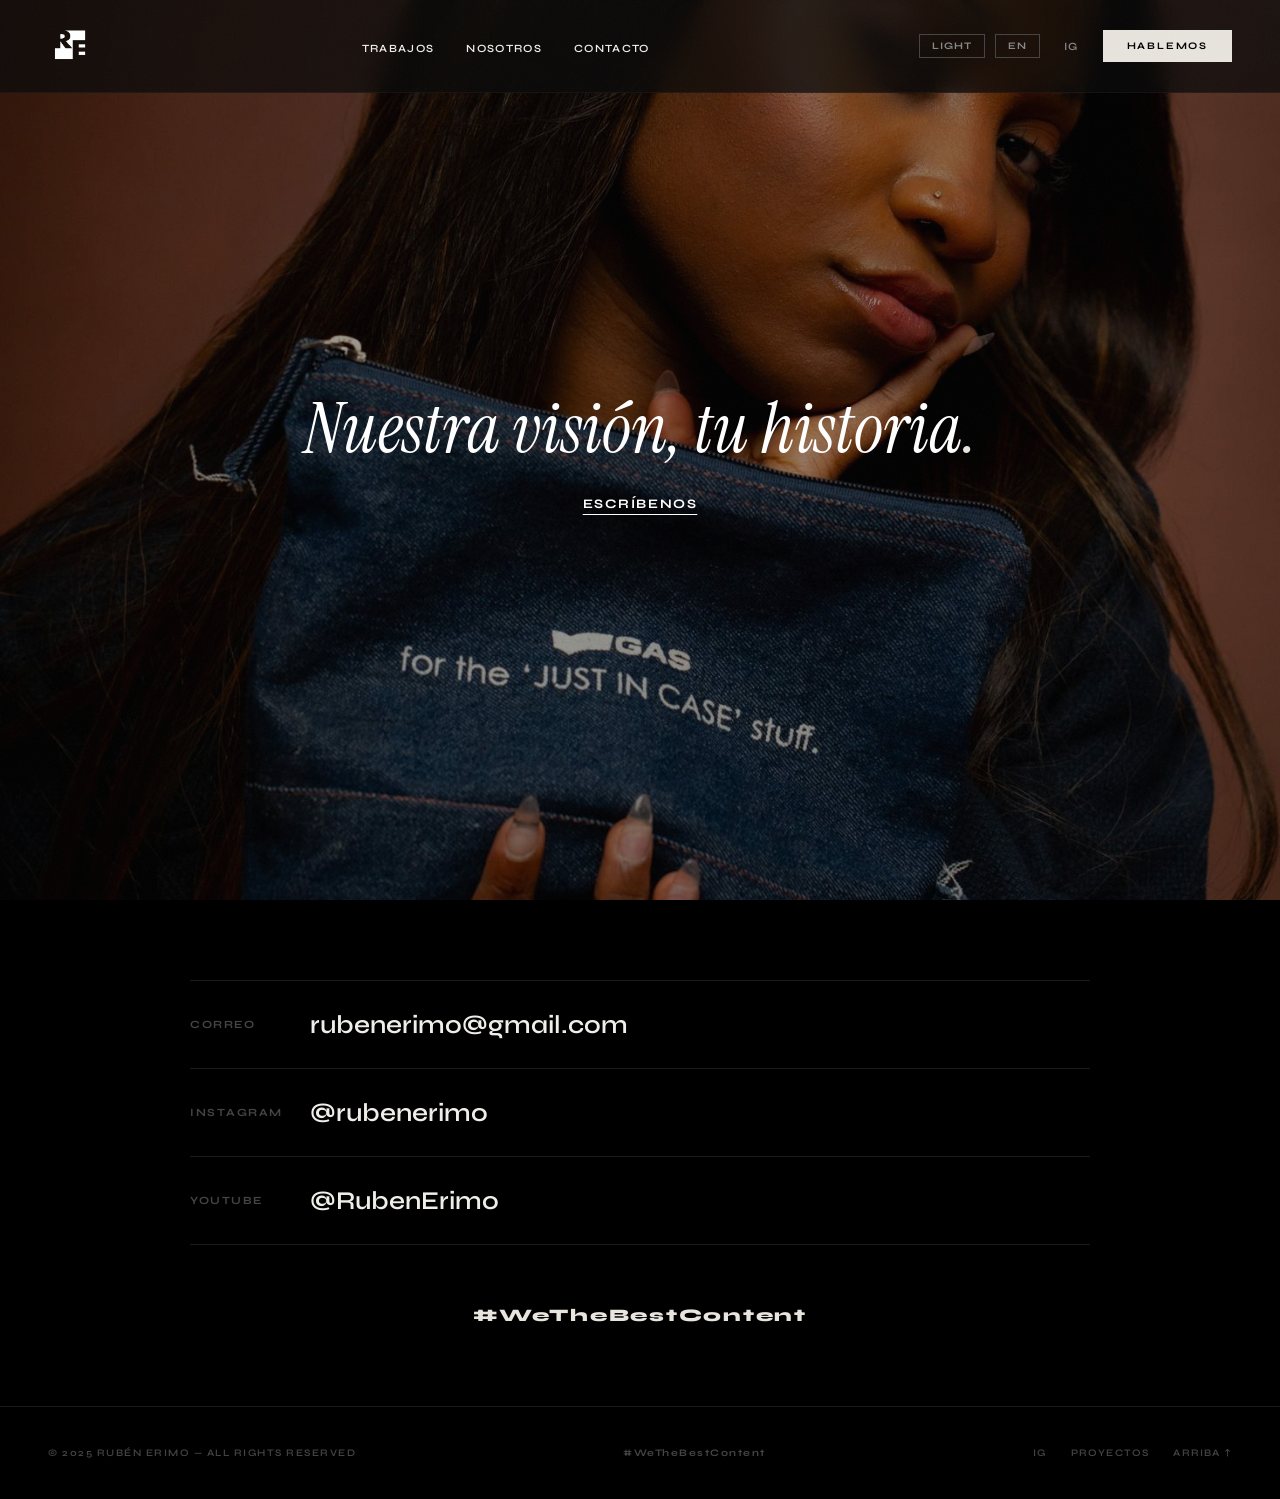
==== contacto.html @ 8ab891f3 "cambios de optimizacion de la pagina" ====
<!DOCTYPE html>
<html lang="es">
<head>
<meta charset="UTF-8">
<meta name="viewport" content="width=device-width, initial-scale=1.0">
<title>Contacto — Rubén Erimo</title>
<link rel="preconnect" href="https://fonts.googleapis.com">
<link rel="preconnect" href="https://fonts.gstatic.com" crossorigin>
<link href="https://fonts.googleapis.com/css2?family=Instrument+Serif:ital@0;1&family=Syne:wght@400;600;700;800&display=swap" rel="stylesheet">
<link rel="stylesheet" href="styles.css">
</head>
<body>

<div class="grain"></div>
<div class="cursor" id="cursor"></div>
<div class="cursor-dot" id="cursorDot"></div>
<div class="cursor-label" id="cursorLabel"></div>

<!-- NAV -->
<nav id="mainNav">
  <div class="nav-logo" onclick="location.href='index.html'">
    <img src="img/logos/IMG_9656.png" alt="Rubén Erimo" class="nav-logo-img" decoding="async" width="596" height="596">
  </div>
  <ul class="nav-links">
    <li><a href="index.html#trabajos" data-es="Trabajos" data-en="Work">Trabajos</a></li>
    <li><a href="nosotros.html" data-es="Nosotros" data-en="About">Nosotros</a></li>
    <li><a href="contacto.html" data-es="Contacto" data-en="Contact">Contacto</a></li>
  </ul>
  <div class="nav-right">
    <div class="nav-toggles">
      <button class="toggle-btn" id="themeToggle" onclick="toggleTheme()">Light</button>
      <button class="toggle-btn" id="langToggle" onclick="toggleLang()">EN</button>
    </div>
    <a href="https://www.instagram.com/rubenerimo" target="_blank" rel="noopener" class="nav-social">IG</a>
    <a href="contacto.html" class="nav-cta" data-es="Hablemos" data-en="Let's talk">Hablemos</a>
  </div>
  <button class="nav-hamburger" id="hamburger" onclick="toggleMenu()">
    <span></span><span></span><span></span>
  </button>
</nav>

<!-- MOBILE MENU -->
<div class="mobile-menu" id="mobileMenu">
  <a href="index.html#trabajos" onclick="closeMenu()" data-es="Trabajos" data-en="Work">Trabajos</a>
  <a href="nosotros.html" data-es="Nosotros" data-en="About">Nosotros</a>
  <a href="contacto.html" onclick="closeMenu()" data-es="Contacto" data-en="Contact">Contacto</a>
  <a href="https://www.instagram.com/rubenerimo" target="_blank" rel="noopener">Instagram</a>
  <div class="mobile-toggles">
    <button class="toggle-btn" onclick="toggleTheme()">Light / Dark</button>
    <button class="toggle-btn" onclick="toggleLang()">ES / EN</button>
  </div>
</div>

<!-- CONTACT HERO -->
<section class="contact-cover">
  <img src="img/optimized/Rhadi/_DSC0175_1.JPG" alt="Rubén Erimo" class="contact-cover-img" fetchpriority="high" decoding="async" width="1467" height="2200">
  <div class="contact-cover-overlay">
    <h1 class="contact-cover-heading" data-es-html="Nuestra visión, tu historia<span class='contact-dot'>.</span>" data-en-html="Our vision, your story<span class='contact-dot'>.</span>">Nuestra visión, tu historia<span class="contact-dot">.</span></h1>
    <a href="mailto:rubenerimo@gmail.com" class="contact-cover-cta" data-es="Escríbenos" data-en="Get in Touch">Escríbenos</a>
  </div>
</section>

<!-- CONTACT INFO -->
<section class="contact-info-section">
  <div class="contact-inner">
    <div class="contact-rows reveal">
      <a href="mailto:rubenerimo@gmail.com" class="contact-row">
        <span class="contact-row-label" data-es="Correo" data-en="Email">Correo</span>
        <span class="contact-row-value">rubenerimo@gmail.com</span>
        <span class="contact-row-arrow">→</span>
      </a>
      <a href="https://www.instagram.com/rubenerimo" target="_blank" rel="noopener" class="contact-row">
        <span class="contact-row-label">Instagram</span>
        <span class="contact-row-value">@rubenerimo</span>
        <span class="contact-row-arrow">→</span>
      </a>
      <a href="https://www.youtube.com/@RubenErimo" target="_blank" rel="noopener" class="contact-row">
        <span class="contact-row-label">YouTube</span>
        <span class="contact-row-value">@RubenErimo</span>
        <span class="contact-row-arrow">→</span>
      </a>
    </div>

    <div class="contact-hashtag-block reveal">
      <span>#WeTheBestContent</span>
    </div>
  </div>
</section>

<!-- FOOTER -->
<footer>
  <div class="footer-left">© 2025 RUBÉN ERIMO — ALL RIGHTS RESERVED</div>
  <div class="footer-center">#WeTheBestContent</div>
  <div class="footer-right">
    <a href="https://www.instagram.com/rubenerimo" target="_blank" rel="noopener">IG</a>
    <a href="index.html#trabajos" data-es="Proyectos" data-en="Projects">Proyectos</a>
    <a href="#" onclick="window.scrollTo({top:0,behavior:'smooth'});return false;" data-es="Arriba ↑" data-en="Top ↑">Arriba ↑</a>
  </div>
</footer>

<script src="main.js"></script>
</body>
</html>
---- styles.css ----
:root {
    --bg: #000000;
    --white: #f0eee9;
    --blue: #e8e4de;
    --blue-dim: #b8b4ae;
    --blue-glow: rgba(232,228,222,0.2);
    --gray: #888;
    --dim: #444;
    --dim2: #1a1a1a;
    --font-display: 'Syne', sans-serif;
    --font-serif: 'Instrument Serif', serif;
  }

  *,*::before,*::after { margin:0; padding:0; box-sizing:border-box; }
  html { scroll-behavior:smooth; scrollbar-width:thin; scrollbar-color:var(--blue) var(--bg); }
  body { background:var(--bg); color:var(--white); font-family:var(--font-serif); overflow-x:hidden; cursor:none; }
  ::selection { background:var(--blue); color:var(--bg); }
  a, button, [onclick] { cursor:none; }

  /* CUSTOM CURSOR */
  .cursor {
    position:fixed; top:0; left:0; z-index:99999; pointer-events:none;
    width:36px; height:36px; border-radius:50%;
    border:2px solid var(--white);
    transform:translate(-100px, -100px);
    will-change:transform, width, height;
    transition:width 0.3s cubic-bezier(.25,.8,.25,1), height 0.3s cubic-bezier(.25,.8,.25,1),
               border-color 0.3s, background 0.3s;
  }
  .cursor.hover {
    width:65px; height:65px;
    border-color:var(--blue); background:rgba(232,228,222,0.12);
  }
  .cursor.hover-gallery {
    width:85px; height:85px;
    border-color:var(--blue); background:rgba(232,228,222,0.12);
  }
  .cursor-dot {
    position:fixed; top:0; left:0; z-index:99999; pointer-events:none;
    width:5px; height:5px; border-radius:50%;
    background:var(--blue);
    transform:translate(-100px, -100px);
    will-change:transform;
  }
  .cursor-label {
    position:fixed; top:0; left:0; z-index:100000; pointer-events:none;
    font-family:var(--font-display); font-size:9px; font-weight:700;
    letter-spacing:0.15em; text-transform:uppercase; color:var(--white);
    will-change:transform; opacity:0;
    transition:opacity 0.3s;
  }
  .cursor-label.vis { opacity:1; }

  @media(max-width:900px) {
    .cursor, .cursor-dot, .cursor-label { display:none; }
    body, a, button, [onclick] { cursor:auto; }
  }

  a { color:inherit; text-decoration:none; }
  a:focus-visible,
  button:focus-visible,
  [role="button"]:focus-visible {
    outline:2px solid var(--blue);
    outline-offset:4px;
  }

  @media (prefers-reduced-motion: reduce) {
    html { scroll-behavior:auto; }
    *, *::before, *::after {
      animation:none !important;
      transition:none !important;
    }
    .cursor, .cursor-dot, .cursor-label, .grain { display:none !important; }
    body, a, button, [onclick] { cursor:auto; }
  }

  /* GRAIN */
  .grain {
    position:fixed; inset:0; z-index:9998; pointer-events:none; opacity:0.035;
    background-image:url("data:image/svg+xml,%3Csvg viewBox='0 0 256 256' xmlns='http://www.w3.org/2000/svg'%3E%3Cfilter id='n'%3E%3CfeTurbulence type='fractalNoise' baseFrequency='0.75' numOctaves='3' stitchTiles='stitch'/%3E%3C/filter%3E%3Crect width='100%25' height='100%25' filter='url(%23n)' opacity='1'/%3E%3C/svg%3E");
    background-size:256px;
    will-change:auto;
  }

  /* LOADER */
  .loader {
    position:fixed; inset:0; z-index:9999; background:var(--bg);
    display:flex; align-items:center; justify-content:center; flex-direction:column; gap:28px;
    transition: clip-path 1.2s cubic-bezier(0.76,0,0.24,1), opacity 0.5s ease 1s;
    clip-path:inset(0 0 0 0);
  }
  .loader.done { clip-path:inset(0 0 100% 0); opacity:0; pointer-events:none; }
  .loader-logo-img {
    height:90px; width:auto;
    opacity:0; animation:fadeIn 0.6s ease forwards 0.3s;
  }
  .loader-bar { width:140px; height:1px; background:var(--dim); overflow:hidden; position:relative; }
  .loader-bar::after {
    content:''; position:absolute; left:0; top:0; width:0; height:100%;
    background:var(--blue); animation:barFill 2.2s ease forwards 0.3s;
  }
  @keyframes barFill { to{width:100%} }
  @keyframes fadeIn { to{opacity:1} }

  /* NAV */
  nav {
    position:fixed; top:0; left:0; right:0; z-index:1000;
    padding:24px 48px; display:flex; align-items:center; justify-content:space-between;
    background:rgba(10,10,10,0.75); backdrop-filter:blur(12px); -webkit-backdrop-filter:blur(12px);
    border-bottom:1px solid rgba(255,255,255,0.04);
    transition:padding 0.4s;
  }
  nav.scrolled { padding:16px 48px; }

  .nav-logo { display:flex; align-items:center; cursor:pointer; }
  .nav-logo-img {
    height:44px; width:auto;
    transition:opacity 0.3s;
  }
  .nav-logo:hover .nav-logo-img { opacity:0.75; }

  .nav-links { display:flex; gap:32px; list-style:none; }
  .nav-links a {
    font-family:var(--font-display); font-size:11px; font-weight:600;
    letter-spacing:0.12em; text-transform:uppercase;
    position:relative; padding-bottom:4px;
  }
  .nav-links a::after {
    content:''; position:absolute; bottom:0; left:0;
    width:0; height:2px; background:var(--blue);
    transition:width 0.4s cubic-bezier(0.34,1.56,0.64,1);
  }
  .nav-links a:hover::after { width:100%; }

  .nav-right { display:flex; align-items:center; gap:24px; }
  .nav-social {
    font-family:var(--font-display); font-size:11px; font-weight:600;
    letter-spacing:0.1em; color:var(--gray); transition:color 0.3s;
  }
  .nav-social:hover { color:var(--white); }
  .nav-cta {
    font-family:var(--font-display); font-size:10px; font-weight:700;
    letter-spacing:0.18em; text-transform:uppercase;
    padding:10px 24px; background:var(--blue); color:var(--bg);
    transition:background 0.4s, color 0.4s; border:none; cursor:pointer;
  }
  .nav-cta:hover { background:var(--white); color:var(--bg); }

  /* HERO */
  .hero { position:relative; height:100vh; width:100%; overflow:hidden; display:flex; align-items:center; }
  .hero-carousel { position:absolute; inset:0; }
  .hero-slide {
    position:absolute; inset:0;
    clip-path:inset(100% 0 0 0);
    transition:clip-path 1.4s cubic-bezier(0.76,0,0.24,1);
    will-change:clip-path;
    contain:layout style;
  }
  .hero-slide.active { clip-path:inset(0 0 0 0); }
  .hero-slide.exit { clip-path:inset(0 0 100% 0); transition:clip-path 1.2s cubic-bezier(0.76,0,0.24,1) 0.2s; }
  .hero-slide img {
    width:100%; height:100%; object-fit:cover;
    transform:scale(1.05) translateZ(0); animation:ken 12s ease-in-out infinite alternate;
  }
  @keyframes ken { 0%{transform:scale(1.05) translateZ(0)} 100%{transform:scale(1.08) translate(-0.5%,-0.3%) translateZ(0)} }

  .hero::after {
    content:''; position:absolute; inset:0; z-index:2; pointer-events:none;
    background: linear-gradient(135deg, rgba(10,10,10,0.8) 0%, transparent 55%), linear-gradient(to top, rgba(10,10,10,0.95) 0%, transparent 40%);
  }

  .hero-content { position:relative; z-index:5; padding-left:48px; max-width:900px; }
  .hero-tag {
    font-family:var(--font-display); font-size:11px; font-weight:600;
    letter-spacing:0.5em; text-transform:uppercase; color:var(--blue);
    margin-bottom:24px; display:flex; align-items:center; gap:16px;
    opacity:0; animation:slideInLeft 0.8s ease forwards 2.6s;
  }
  .hero-tag::before { content:''; width:50px; height:2px; background:var(--blue); }
  @keyframes slideInLeft { from{opacity:0;transform:translateX(-30px)} to{opacity:1;transform:translateX(0)} }

  .hero-title {
    font-family:var(--font-display); font-weight:800;
    font-size:clamp(3.2rem,9vw,8.5rem); line-height:0.92;
    letter-spacing:-0.02em; text-transform:uppercase;
  }
  .hero-title .line { display:block; overflow:hidden; }
  .hero-title .line span {
    display:inline-block; transform:translateY(110%);
    animation:revealUp 1s cubic-bezier(0.16,1,0.3,1) forwards;
  }
  .hero-title .line:nth-child(1) span { animation-delay:2.7s; }
  .hero-title .line:nth-child(2) span { animation-delay:2.85s; }
  .hero-title .accent { color:var(--blue); }
  .hero-title .stroke-text { -webkit-text-stroke:1.5px var(--white); color:transparent; }
  @keyframes revealUp { to{transform:translateY(0)} }

  .hero-phrase {
    font-family:var(--font-serif); font-style:italic;
    font-size:clamp(1.1rem,2.2vw,1.5rem); color:var(--gray);
    margin-top:28px; max-width:480px; line-height:1.55;
    opacity:0; animation:fadeIn 1s ease forwards 3.2s;
  }

  .hero-deco {
    position:absolute; bottom:0; left:0; right:0;
    height:3px; z-index:10; background:var(--blue);
  }

  .hero-dots {
    position:absolute; right:48px; top:50%; transform:translateY(-50%);
    z-index:10; display:flex; flex-direction:column; gap:14px;
  }
  .hero-dot {
    width:10px; height:10px; border:1.5px solid rgba(255,255,255,0.2);
    border-radius:50%; cursor:pointer; background:transparent;
    transition:border-color 0.5s, background 0.5s, transform 0.5s cubic-bezier(0.34,1.56,0.64,1), box-shadow 0.5s;
  }
  .hero-dot.active {
    border-color:var(--blue); background:var(--blue);
    transform:scale(1.5); box-shadow:0 0 16px var(--blue-glow);
  }

  .hero-counter {
    position:absolute; right:48px; bottom:48px; z-index:10;
    font-family:var(--font-display); font-weight:800; font-size:6rem;
    line-height:1; color:color-mix(in srgb, var(--blue) 6%, transparent);
  }

  .hero-scroll {
    position:absolute; bottom:40px; left:48px; z-index:10;
    display:flex; align-items:center; gap:12px;
    opacity:0; animation:fadeIn 1s ease forwards 3.6s;
  }
  .hero-scroll span {
    font-family:var(--font-display); font-size:9px; font-weight:600;
    letter-spacing:0.3em; text-transform:uppercase; color:var(--dim);
  }
  .scroll-bar { width:1px; height:50px; background:var(--dim); position:relative; overflow:hidden; }
  .scroll-bar::after {
    content:''; position:absolute; left:0; top:-100%; width:100%; height:100%;
    background:var(--blue); animation:scrollPulse 2s ease infinite;
  }
  @keyframes scrollPulse { 0%{top:-100%} 50%{top:0} 100%{top:100%} }

  /* MARQUEE */
  .marquee-strip {
    padding:18px 0; border-top:1px solid var(--dim2); border-bottom:1px solid var(--dim2);
    overflow:hidden; white-space:nowrap;
  }
  .marquee-inner {
    display:inline-flex; gap:50px; animation:marqueeScroll 25s linear infinite;
  }
  .marquee-inner span {
    font-family:var(--font-display); font-size:clamp(0.85rem,1.5vw,1.1rem);
    font-weight:700; text-transform:uppercase; letter-spacing:0.15em; color:var(--dim);
  }
  .marquee-inner span.dot { color:var(--blue); font-size:0.5em; }
  @keyframes marqueeScroll { 0%{transform:translateX(0)} 100%{transform:translateX(-50%)} }

  /* SECTION LABEL */
  .section-label {
    font-family:var(--font-display); font-size:10px; font-weight:600;
    letter-spacing:0.4em; text-transform:uppercase; color:var(--blue);
    margin-bottom:28px; display:flex; align-items:center; gap:14px;
  }
  .section-label::before { content:''; width:30px; height:2px; background:var(--blue); }

  /* ABOUT */
  .section-about {
    padding:160px 48px; display:grid; grid-template-columns:1fr 1.2fr;
    gap:100px; max-width:1400px; margin:0 auto; align-items:center;
  }
  .about-visual { position:relative; }
  .about-img-main { width:100%; aspect-ratio:4/5; overflow:hidden; }
  .about-img-main img {
    width:100%; height:100%; object-fit:cover;
    filter:contrast(1.05) brightness(0.9);
    transition:transform 0.8s cubic-bezier(0.16,1,0.3,1);
  }
  .about-img-main:hover img { transform:scale(1.06); }

  .about-img-float {
    position:absolute; bottom:-40px; right:-40px;
    width:200px; height:260px; overflow:hidden;
    border:3px solid var(--blue); z-index:2;
  }
  .about-img-float img {
    width:100%; height:100%; object-fit:cover;
    filter:grayscale(100%); transition:filter 0.5s;
  }
  .about-img-float:hover img { filter:grayscale(0%); }

  .about-watermark {
    position:absolute; top:-30px; left:-30px;
    font-family:var(--font-display); font-weight:800; font-size:14rem;
    line-height:0.8; color:color-mix(in srgb, var(--blue) 4%, transparent); pointer-events:none; z-index:0;
  }

  .about-heading {
    font-family:var(--font-display); font-weight:800;
    font-size:clamp(2.5rem,4.5vw,4rem); text-transform:uppercase;
    line-height:1; margin-bottom:32px;
  }
  .about-heading .italic {
    font-family:var(--font-serif); font-style:italic; font-weight:400;
    text-transform:none; color:var(--blue);
  }
  .about-text {
    font-size:1.15rem; line-height:1.85; color:var(--gray);
    margin-bottom:40px; max-width:520px;
  }
  .about-stats { display:flex; gap:48px; }
  .stat-num { font-family:var(--font-display); font-weight:800; font-size:3.2rem; color:var(--blue); line-height:1; }
  .stat-txt {
    font-family:var(--font-display); font-size:9px; font-weight:600;
    letter-spacing:0.2em; text-transform:uppercase; color:var(--dim); margin-top:6px;
  }

  /* ═══════════════════════════════════
     TRABAJOS — CATEGORY SECTION
  ═══════════════════════════════════ */
  .section-trabajos {
    padding:120px 48px;
    border-top:1px solid var(--dim2);
  }
  .trabajos-header { margin-bottom:60px; }
  .trabajos-heading {
    font-family:var(--font-display); font-weight:800;
    font-size:clamp(2.5rem,5vw,4.5rem); text-transform:uppercase;
    letter-spacing:-0.02em;
  }

  .trabajos-grid {
    display:grid; grid-template-columns:1fr 1fr;
    gap:20px; max-width:1400px; margin:0 auto;
  }

  .trabajo-card {
    position:relative; overflow:hidden; cursor:pointer;
    aspect-ratio:3/4;
    background:var(--dim2);
  }
  .trabajo-card.wide { grid-column:span 2; aspect-ratio:16/9; }
  .trabajo-card.tall { grid-row:span 2; aspect-ratio:auto; }

  .trabajo-card img {
    width:100%; height:100%; object-fit:cover;
    filter:brightness(0.5) grayscale(20%);
    transition:filter 0.7s cubic-bezier(0.16,1,0.3,1), transform 0.7s cubic-bezier(0.16,1,0.3,1);
    transform:scale(1.05);
  }
  .trabajo-card:hover img {
    filter:brightness(0.7) grayscale(0%);
    transform:scale(1);
  }

  .trabajo-overlay {
    position:absolute; inset:0; z-index:2;
    display:flex; flex-direction:column; justify-content:flex-end;
    padding:40px;
    background:linear-gradient(to top, rgba(0,0,0,0.85) 0%, transparent 50%);
  }
  .trabajo-num {
    font-family:var(--font-display); font-weight:800;
    font-size:6rem; line-height:1;
    color:color-mix(in srgb, var(--blue) 15%, transparent);
    position:absolute; top:28px; left:32px;
  }
  .trabajo-title {
    font-family:var(--font-display); font-weight:800;
    font-size:clamp(1.6rem,3vw,2.8rem); text-transform:uppercase;
    letter-spacing:0.08em; margin-bottom:0;
    transition:color 0.3s;
  }
  .trabajo-card:hover .trabajo-title { color:var(--blue); }

  .trabajo-arrow {
    position:absolute; top:32px; right:32px;
    width:48px; height:48px; border:1.5px solid rgba(255,255,255,0.15);
    border-radius:50%; display:flex; align-items:center; justify-content:center;
    font-family:var(--font-display); font-size:18px; color:var(--white);
    transition:opacity 0.4s cubic-bezier(0.34,1.56,0.64,1), transform 0.4s cubic-bezier(0.34,1.56,0.64,1), border-color 0.4s, color 0.4s;
    opacity:0; transform:translateY(10px);
  }
  .trabajo-card:hover .trabajo-arrow {
    opacity:1; transform:translateY(0);
    border-color:var(--blue); color:var(--blue);
  }

  /* Blue line that expands on hover */
  .trabajo-card::after {
    content:''; position:absolute; bottom:0; left:0;
    width:0; height:4px; background:var(--blue); z-index:3;
    transition:width 0.6s cubic-bezier(0.16,1,0.3,1);
  }
  .trabajo-card:hover::after { width:100%; }

  /* ═══════════════════════════════════
     SERVICES
  ═══════════════════════════════════ */
  .section-services {
    padding:120px 0; border-top:1px solid var(--dim2);
  }
  .services-inner { max-width:1400px; margin:0 auto; padding:0 48px; }
  .service-row {
    display:flex; align-items:stretch; border-bottom:1px solid var(--dim2);
    padding:50px 0; gap:40px; cursor:pointer;
    position:relative; overflow:hidden; transition:border-color 0.4s;
  }
  .srv-bg {
    position:absolute; inset:0; z-index:0;
    background-size:cover; background-position:center;
    opacity:0; transition:opacity 0.6s cubic-bezier(0.16,1,0.3,1);
    transform:scale(1.05);
  }
  .srv-bg::after {
    content:''; position:absolute; inset:0;
    background:linear-gradient(90deg, rgba(10,10,10,0.85) 0%, rgba(10,10,10,0.6) 50%, rgba(10,10,10,0.4) 100%);
  }
  .service-row:hover .srv-bg { opacity:1; transform:scale(1); }
  .service-row:hover { border-color:var(--blue); }
  .service-row:hover .srv-num { color:var(--blue); }
  .service-row:hover .srv-title { color:var(--white); }
  .service-row:hover .srv-desc { color:var(--white); opacity:0.8; }
  .service-row:hover .srv-arrow { transform:translateX(0); opacity:1; }
  .srv-num {
    font-family:var(--font-display); font-weight:800; font-size:5rem;
    line-height:1; color:var(--dim2); transition:color 0.5s; min-width:140px;
    position:relative; z-index:1;
  }
  .srv-title {
    font-family:var(--font-display); font-weight:800;
    font-size:clamp(1.6rem,3vw,2.5rem); text-transform:uppercase;
    letter-spacing:0.04em; min-width:300px;
    position:relative; z-index:1; transition:color 0.4s;
  }
  .srv-desc {
    font-family:var(--font-serif); font-size:1.05rem; color:var(--gray);
    line-height:1.7; flex:1;
    position:relative; z-index:1; transition:color 0.4s, opacity 0.4s;
  }
  .srv-arrow {
    font-family:var(--font-display); font-size:2rem; color:var(--blue);
    align-self:center; transform:translateX(-20px); opacity:0;
    transition:transform 0.5s cubic-bezier(0.34,1.56,0.64,1), opacity 0.5s cubic-bezier(0.34,1.56,0.64,1);
    position:relative; z-index:1;
  }

  /* IMAGE STRIP */
  .img-strip {
    height:50vh; display:flex; gap:10px; overflow:hidden; padding:60px 0;
  }
  .strip-img { flex:0 0 auto; width:35vw; height:100%; overflow:hidden; position:relative; }
  .strip-img img {
    width:100%; height:120%; object-fit:cover; position:absolute; top:-10%;
    transition:transform 0.6s;
  }
  .strip-img:hover img { transform:scale(1.05); }

  /* CTA */
  .section-cta {
    padding:200px 48px; text-align:center; position:relative; overflow:hidden;
  }
  .cta-bg-text {
    position:absolute; top:50%; left:50%; transform:translate(-50%,-50%);
    font-family:var(--font-display); font-weight:800;
    font-size:clamp(12rem,28vw,28rem); color:color-mix(in srgb, var(--blue) 3%, transparent);
    white-space:nowrap; pointer-events:none; letter-spacing:-0.04em;
  }
  .cta-content { position:relative; z-index:2; }
  .cta-heading {
    font-family:var(--font-display); font-weight:800;
    font-size:clamp(3rem,7vw,6.5rem); text-transform:uppercase;
    line-height:0.95; letter-spacing:-0.02em; margin-bottom:20px;
  }
  .cta-heading .italic {
    font-family:var(--font-serif); font-style:italic; font-weight:400;
    text-transform:none; color:var(--blue);
  }
  .cta-sub {
    font-family:var(--font-serif); font-style:italic; font-size:1.3rem;
    color:var(--gray); margin-bottom:48px;
  }
  .cta-btn {
    display:inline-flex; align-items:center; gap:14px;
    padding:20px 52px; background:var(--blue); color:var(--bg);
    font-family:var(--font-display); font-weight:700; font-size:14px;
    letter-spacing:0.15em; text-transform:uppercase;
    border:none; cursor:pointer; position:relative; overflow:hidden;
    transition:transform 0.3s; text-decoration:none;
  }
  .cta-btn:hover { transform:scale(1.05); }
  .cta-btn::before {
    content:''; position:absolute; inset:0; background:var(--white);
    transform:translateX(-101%); transition:transform 0.5s cubic-bezier(0.76,0,0.24,1);
  }
  .cta-btn:hover::before { transform:translateX(0); }
  .cta-btn:hover { color:var(--bg); }
  .cta-btn span { position:relative; z-index:1; display:flex; align-items:center; gap:14px; }

  .cta-socials { margin-top:60px; display:flex; justify-content:center; gap:40px; }
  .cta-socials a {
    font-family:var(--font-display); font-size:11px; font-weight:600;
    letter-spacing:0.15em; color:var(--dim); text-transform:uppercase;
    position:relative; padding-bottom:4px; transition:color 0.3s;
  }
  .cta-socials a:hover { color:var(--blue); }
  .cta-socials a::after {
    content:''; position:absolute; bottom:0; left:0;
    width:0; height:1px; background:var(--blue); transition:width 0.4s;
  }
  .cta-socials a:hover::after { width:100%; }

  /* CONTACT COVER */
  .contact-cover {
    position:relative; width:100%; height:100vh; overflow:hidden;
  }
  .contact-cover-img {
    width:100%; height:100%; object-fit:cover;
    filter:brightness(0.6);
  }
  .contact-cover-overlay {
    position:absolute; inset:0; z-index:2;
    display:flex; flex-direction:column; align-items:center; justify-content:center;
    text-align:center; padding:0 48px;
  }
  .contact-cover-heading {
    font-family:var(--font-serif); font-style:italic; font-weight:400;
    font-size:clamp(2.2rem,5.5vw,4.5rem); color:#fff;
    line-height:1.15; margin-bottom:28px;
  }
  .contact-dot { color:var(--blue); }
  .contact-cover-cta {
    font-family:var(--font-display); font-weight:700; font-size:13px;
    letter-spacing:0.12em; text-transform:uppercase; color:#fff;
    text-decoration:underline; text-underline-offset:6px;
    transition:color 0.3s;
  }
  .contact-cover-cta:hover { color:var(--blue); }

  /* CONTACT INFO */
  .contact-info-section { padding:80px 48px; }
  .contact-inner { width:100%; max-width:900px; margin:0 auto; }
  .contact-rows { border-top:1px solid var(--dim2); }
  .contact-row {
    display:flex; align-items:center; padding:28px 0;
    border-bottom:1px solid var(--dim2);
    text-decoration:none; color:var(--white);
    transition:padding-left 0.4s cubic-bezier(.25,.8,.25,1);
  }
  .contact-row:hover { padding-left:12px; }
  .contact-row-label {
    font-family:var(--font-display); font-weight:700; font-size:11px;
    letter-spacing:0.14em; text-transform:uppercase; color:var(--dim);
    width:120px; flex-shrink:0;
    transition:color 0.3s;
  }
  .contact-row-value {
    font-family:var(--font-display); font-weight:600;
    font-size:clamp(1.1rem,2.5vw,1.6rem);
    flex:1;
    transition:color 0.3s;
  }
  .contact-row-arrow {
    font-family:var(--font-display); font-size:1.2rem; color:var(--dim);
    opacity:0; transform:translateX(-8px);
    transition:opacity 0.3s, transform 0.3s, color 0.3s;
  }
  .contact-row:hover .contact-row-label { color:var(--blue); }
  .contact-row:hover .contact-row-value { color:var(--blue); }
  .contact-row:hover .contact-row-arrow { opacity:1; transform:translateX(0); color:var(--blue); }
  .contact-hashtag-block {
    text-align:center; margin-top:60px;
    font-family:var(--font-display); font-weight:800;
    font-size:clamp(0.9rem,1.5vw,1.1rem); letter-spacing:0.1em;
    color:var(--blue);
  }

  @media(max-width:900px) {
    .contact-cover-overlay { padding:0 24px; }
    .contact-info-section { padding:60px 24px; }
    .contact-row { padding:22px 0; }
    .contact-row-label { width:80px; font-size:10px; }
    .contact-row-value { font-size:1rem; }
  }
  @media(max-width:480px) {
    .contact-row { flex-wrap:wrap; gap:4px; }
    .contact-row-label { width:100%; }
    .contact-row-arrow { display:none; }
  }

  /* NOSOTROS */
  .nosotros-section {
    background:var(--bg);
  }
  .nosotros-inner {
    max-width:900px; margin:0 auto; padding:0 48px 100px;
  }
  .nosotros-header {
    display:flex; align-items:baseline; gap:24px;
    margin-bottom:60px;
  }
  .nosotros-num {
    font-family:var(--font-display); font-weight:800;
    font-size:clamp(3rem,6vw,5rem); color:var(--dim2);
    line-height:1;
  }
  .nosotros-heading {
    font-family:var(--font-serif); font-style:italic; font-weight:400;
    font-size:clamp(2rem,4.5vw,3.5rem); color:var(--white);
    line-height:1.15;
  }
  .nosotros-heading strong {
    font-family:var(--font-display); font-style:normal; font-weight:800;
    color:var(--blue);
  }
  .nosotros-text {
    margin-bottom:60px;
  }
  .nosotros-text p {
    font-family:var(--font-serif); font-size:1.1rem; line-height:1.85;
    color:var(--gray); margin-bottom:28px;
  }
  .nosotros-text p:last-child { margin-bottom:0; }
  .nosotros-tagline {
    font-family:var(--font-display); font-weight:800;
    font-size:clamp(1.1rem,2vw,1.4rem); color:var(--white);
    letter-spacing:0.04em; margin-top:48px;
  }
  .nosotros-cta {
    margin-bottom:80px;
  }
  .nosotros-cta-link {
    font-family:var(--font-display); font-weight:700; font-size:12px;
    letter-spacing:0.18em; text-transform:uppercase; color:var(--blue);
    text-decoration:none; border-bottom:2px solid var(--blue);
    padding-bottom:6px; transition:color 0.3s, border-color 0.3s;
  }
  .nosotros-cta-link:hover { color:var(--white); border-color:var(--white); }
  .nosotros-photos {
    display:grid; grid-template-columns:1fr 1fr; gap:16px;
    margin-bottom:100px;
  }
  .nosotros-photo {
    overflow:hidden; aspect-ratio:3/4;
  }
  .nosotros-photo img {
    width:100%; height:100%; object-fit:cover;
    filter:brightness(0.9); transition:transform 0.7s cubic-bezier(0.16,1,0.3,1);
  }
  .nosotros-photo:hover img { transform:scale(1.04); }
  .nosotros-clientes {
    padding-top:80px; border-top:1px solid var(--dim2);
  }
  .nosotros-clientes-heading {
    font-family:var(--font-display); font-weight:800;
    font-size:clamp(2rem,4vw,3rem); text-transform:uppercase;
    letter-spacing:-0.02em; margin-bottom:20px;
  }
  .nosotros-clientes-desc {
    font-family:var(--font-serif); font-size:1.1rem; line-height:1.8;
    color:var(--gray); max-width:600px;
  }

  @media(max-width:900px) {
    .nosotros-inner { padding:0 24px 80px; }
    .nosotros-header { flex-direction:column; gap:12px; }
    .nosotros-photos { gap:10px; }
  }
  @media(max-width:480px) {
    .nosotros-photos { grid-template-columns:1fr; }
    .nosotros-photo { aspect-ratio:4/5; }
  }

  /* FOOTER */
  footer {
    padding:40px 48px; border-top:1px solid var(--dim2);
    display:flex; flex-wrap:wrap; justify-content:space-between; align-items:center;
  }
  .footer-left {
    font-family:var(--font-display); font-size:10px; font-weight:600;
    letter-spacing:0.15em; color:var(--dim);
  }
  .footer-center {
    font-family:var(--font-display); font-size:10px; font-weight:700;
    letter-spacing:0.15em; color:var(--dim);
  }
  .footer-right { display:flex; gap:24px; }
  .footer-right a {
    font-family:var(--font-display); font-size:10px; font-weight:600;
    letter-spacing:0.12em; text-transform:uppercase; color:var(--dim); transition:color 0.3s;
  }
  .footer-right a:hover { color:var(--blue); }

  /* REVEAL */
  .reveal { opacity:0; transform:translateY(60px); transition:opacity 1s cubic-bezier(0.16,1,0.3,1), transform 1s cubic-bezier(0.16,1,0.3,1); }
  .reveal.vis { opacity:1; transform:translateY(0); }
  .reveal-stagger > * { opacity:0; transform:translateY(40px); transition:opacity 0.8s cubic-bezier(0.16,1,0.3,1), transform 0.8s cubic-bezier(0.16,1,0.3,1); }
  .reveal-stagger.vis > *:nth-child(1) { transition-delay:0s; opacity:1; transform:translateY(0); }
  .reveal-stagger.vis > *:nth-child(2) { transition-delay:0.08s; opacity:1; transform:translateY(0); }
  .reveal-stagger.vis > *:nth-child(3) { transition-delay:0.12s; opacity:1; transform:translateY(0); }
  .reveal-stagger.vis > *:nth-child(4) { transition-delay:0.2s; opacity:1; transform:translateY(0); }
  .reveal-stagger.vis > *:nth-child(5) { transition-delay:0.28s; opacity:1; transform:translateY(0); }

  /* ═══════════════════════════════════
     SUBPAGE TEMPLATE (hidden by default)
  ═══════════════════════════════════ */
  .subpage {
    display:none; min-height:100vh;
    padding:140px 48px 80px;
    max-width:1400px; margin:0 auto;
  }
  .subpage.active { display:block; }
  .subpage-back {
    font-family:var(--font-display); font-size:11px; font-weight:600;
    letter-spacing:0.15em; text-transform:uppercase; color:var(--blue);
    cursor:pointer; display:inline-flex; align-items:center; gap:10px;
    margin-bottom:48px; transition:color 0.3s; background:none; border:none;
  }
  .subpage-back:hover { color:var(--white); }
  .subpage-title {
    font-family:var(--font-display); font-weight:800;
    font-size:clamp(3.5rem,8vw,6rem); text-transform:uppercase;
    margin-bottom:16px; letter-spacing:-0.02em;
  }
  .subpage-subtitle {
    font-family:var(--font-serif); font-style:italic;
    font-size:1.1rem; color:var(--gray); margin-bottom:80px;
  }
  /* SERVICE PAGES */
  .service-page {
    padding:140px 48px 80px;
    max-width:1400px; margin:0 auto;
  }
  .service-page-header { margin-bottom:80px; }
  .service-page-title {
    font-family:var(--font-display); font-weight:800;
    font-size:clamp(3rem,6vw,5rem); text-transform:uppercase;
    margin-bottom:24px;
  }
  .service-page-subtitle {
    font-family:var(--font-serif); font-style:italic;
    font-size:1.3rem; color:var(--gray); max-width:600px;
  }
  .service-page-body {
    display:grid; grid-template-columns:1fr 1fr; gap:60px;
    align-items:center; margin-bottom:100px;
  }
  .service-page-text p {
    font-family:var(--font-serif); font-size:1.1rem; line-height:1.8;
    color:var(--gray); margin-bottom:20px;
  }
  .service-page-image { overflow:hidden; }
  .service-page-image img {
    width:100%; height:100%; object-fit:cover; aspect-ratio:4/5;
    filter:brightness(0.9); transition:transform 0.6s;
  }
  .service-page-image:hover img { transform:scale(1.04); }
  .service-section-heading {
    font-family:var(--font-display); font-weight:800;
    font-size:clamp(1.8rem,3.5vw,3rem); text-transform:uppercase;
    margin-bottom:28px;
  }
  .service-section-heading .italic {
    font-family:var(--font-serif); font-style:italic; font-weight:400;
    text-transform:none; color:var(--blue);
  }
  .service-features {
    display:grid; grid-template-columns:repeat(auto-fill, minmax(280px, 1fr));
    gap:40px; margin-bottom:100px;
    padding:60px 0; border-top:1px solid var(--dim2); border-bottom:1px solid var(--dim2);
  }
  .service-feature {}
  .feature-num {
    font-family:var(--font-display); font-weight:800; font-size:3rem;
    color:var(--dim2); line-height:1; margin-bottom:16px;
    transition:color 0.4s;
  }
  .service-feature:hover .feature-num { color:var(--blue); }
  .feature-title {
    font-family:var(--font-display); font-weight:700; font-size:1.1rem;
    text-transform:uppercase; letter-spacing:0.06em; margin-bottom:12px;
  }
  .feature-desc {
    font-family:var(--font-serif); font-size:1rem; color:var(--gray); line-height:1.7;
  }
  .service-process { margin-bottom:100px; }
  .process-steps {
    display:grid; grid-template-columns:repeat(auto-fill, minmax(280px, 1fr));
    gap:40px; margin-top:40px;
  }
  .process-step { padding:32px; border:1px solid var(--dim2); transition:border-color 0.4s; }
  .process-step:hover { border-color:var(--blue); }
  .process-step .step-num {
    font-family:var(--font-display); font-weight:800; font-size:2.5rem;
    color:var(--blue); line-height:1; margin-bottom:20px;
  }
  .process-step h3 {
    font-family:var(--font-display); font-weight:700; font-size:1rem;
    text-transform:uppercase; letter-spacing:0.08em; margin-bottom:12px;
  }
  .process-step p {
    font-family:var(--font-serif); font-size:0.95rem; color:var(--gray); line-height:1.7;
  }
  .service-gallery { margin-bottom:100px; }
  .service-cta {
    text-align:center; padding:80px 0;
    border-top:1px solid var(--dim2);
  }
  .service-cta p {
    font-family:var(--font-serif); font-style:italic;
    font-size:1.2rem; color:var(--gray); margin-bottom:40px;
  }

  /* GALLERY GRID */
  .subpage-session { margin-bottom:100px; }
  .session-name {
    font-family:var(--font-display); font-weight:800; font-size:clamp(1.4rem,3vw,2rem);
    letter-spacing:0.1em; text-transform:uppercase; color:var(--white);
    margin-bottom:32px; padding-bottom:20px; border-bottom:1px solid var(--dim2);
  }
  .gallery-grid {
    display:grid; grid-template-columns:repeat(3, 1fr);
    gap:10px;
  }
  .gallery-item {
    overflow:hidden; cursor:pointer; position:relative;
    aspect-ratio:1/1; background:var(--dim2);
  }
  .gallery-item img {
    width:100%; height:100%; object-fit:cover;
    filter:brightness(0.85); transition:filter 0.6s cubic-bezier(0.16,1,0.3,1), transform 0.6s cubic-bezier(0.16,1,0.3,1);
    transform:scale(1.03);
  }
  .gallery-item:hover img {
    filter:brightness(1); transform:scale(1);
  }
  .gallery-item::after {
    content:''; position:absolute; bottom:0; left:0;
    width:0; height:3px; background:var(--blue); z-index:2;
    transition:width 0.5s cubic-bezier(0.16,1,0.3,1);
  }
  .gallery-item:hover::after { width:100%; }

  /* LIGHTBOX */
  .lightbox {
    display:none; position:fixed; inset:0; z-index:10000;
    background:rgba(0,0,0,0.95); backdrop-filter:blur(20px);
    align-items:center; justify-content:center;
    overflow:hidden;
  }
  .lightbox.open { display:flex; }
  .lightbox-img {
    max-width:90vw; max-height:85vh; object-fit:contain;
    transition:transform 0.45s cubic-bezier(0.16,1,0.3,1), opacity 0.45s cubic-bezier(0.16,1,0.3,1);
  }
  .lightbox-img.slide-left {
    transform:translateX(-80px); opacity:0;
  }
  .lightbox-img.slide-right {
    transform:translateX(80px); opacity:0;
  }
  .lightbox-img.slide-enter-left {
    transform:translateX(80px); opacity:0; transition:none;
  }
  .lightbox-img.slide-enter-right {
    transform:translateX(-80px); opacity:0; transition:none;
  }
  .lightbox-close {
    position:absolute; top:24px; right:32px;
    font-size:28px; color:var(--white); background:none; border:none;
    cursor:pointer; z-index:10001; opacity:0.7; transition:opacity 0.3s;
    font-family:var(--font-display);
  }
  .lightbox-close:hover { opacity:1; }
  .lightbox-prev, .lightbox-next {
    position:absolute; top:50%; transform:translateY(-50%);
    font-size:48px; color:var(--white); background:none; border:none;
    cursor:pointer; z-index:10001; opacity:0.5; transition:opacity 0.3s;
    font-family:var(--font-display); padding:20px;
  }
  .lightbox-prev { left:16px; }
  .lightbox-next { right:16px; }
  .lightbox-prev:hover, .lightbox-next:hover { opacity:1; }
  .lightbox-counter {
    display:none;
  }

  /* Main content wrapper */
  .main-content {}

  /* ═══════════════════════════════════
     LIGHT MODE
  ═══════════════════════════════════ */
  body.light {
    --bg: #f5f3ef;
    --white: #111;
    --blue: #1a1815;
    --blue-dim: #3a3630;
    --blue-glow: rgba(26,24,21,0.15);
    --gray: #555;
    --dim: #aaa;
    --dim2: #ddd;
  }
  body.light .grain { opacity:0.02; }
  body.light .hero::after {
    background: linear-gradient(135deg, rgba(245,243,239,0.8) 0%, transparent 55%),
                linear-gradient(to top, rgba(245,243,239,0.95) 0%, transparent 40%);
  }
  body.light nav { background:rgba(245,243,239,0.7); }
  body.light .nav-logo-img { filter:invert(1); }
  body.light .loader { background:#f5f3ef; }
  body.light .loader-logo-img { filter:invert(1); }
  body.light .lightbox { background:rgba(255,255,255,0.95); }
  body.light .srv-bg::after {
    background:linear-gradient(90deg, rgba(245,243,239,0.85) 0%, rgba(245,243,239,0.6) 50%, rgba(245,243,239,0.4) 100%);
  }
  body.light .trabajo-overlay {
    background:linear-gradient(to top, rgba(245,243,239,0.85) 0%, transparent 60%);
  }
  body.light .trabajo-card img { filter:brightness(0.85) grayscale(20%); }
  body.light .trabajo-card:hover img { filter:brightness(1) grayscale(0%); }
  body.light .mobile-menu { background:#f5f3ef; }
  body.light .nav-hamburger span { background:#111; }
  body.light .form-group select option { background:#f5f3ef; color:#111; }

  /* ═══════════════════════════════════
     THEME & LANG TOGGLES
  ═══════════════════════════════════ */
  .nav-toggles {
    display:flex; align-items:center; gap:10px;
  }
  .toggle-btn {
    font-family:var(--font-display); font-size:10px; font-weight:700;
    letter-spacing:0.1em; text-transform:uppercase;
    background:none; border:1px solid var(--dim); color:var(--gray);
    padding:6px 12px; cursor:pointer; transition:all 0.3s; line-height:1;
  }
  .toggle-btn:hover { border-color:var(--blue); color:var(--blue); }

  /* ═══════════════════════════════════
     HAMBURGER MENU (mobile)
  ═══════════════════════════════════ */
  .nav-hamburger {
    display:none; flex-direction:column; gap:5px;
    background:none; border:none; cursor:pointer; padding:6px;
    z-index:1002;
  }
  .nav-hamburger span {
    display:block; width:24px; height:2px; background:var(--white);
    transition:all 0.3s;
  }
  .nav-hamburger.open span:nth-child(1) { transform:rotate(45deg) translate(5px,5px); }
  .nav-hamburger.open span:nth-child(2) { opacity:0; }
  .nav-hamburger.open span:nth-child(3) { transform:rotate(-45deg) translate(5px,-5px); }

  .mobile-menu {
    display:none; position:fixed; inset:0; z-index:1001;
    background:var(--bg); flex-direction:column;
    align-items:center; justify-content:center; gap:32px;
    opacity:0; transition:opacity 0.4s;
  }
  .mobile-menu.open { display:flex; opacity:1; }
  .mobile-menu a {
    font-family:var(--font-display); font-weight:700; font-size:1.5rem;
    letter-spacing:0.1em; text-transform:uppercase; color:var(--white);
    transition:color 0.3s;
  }
  .mobile-menu a:hover { color:var(--blue); }
  .mobile-menu .mobile-toggles {
    display:flex; gap:12px; margin-top:20px;
  }

  /* RESPONSIVE */
  @media(max-width:1024px) {
    .trabajos-grid { grid-template-columns:1fr 1fr; }
    .trabajo-card.tall { grid-row:span 1; aspect-ratio:4/3; }
  }
  @media(max-width:900px) {
    nav { padding:16px 20px; }
    .nav-links { display:none; }
    .nav-toggles { display:none; }
    .nav-cta { display:none; }
    .nav-social { display:none; }
    .nav-hamburger { display:flex; }
    .hero-content { padding-left:20px; padding-right:60px; }
    .hero-dots { right:20px; }
    .hero-counter { right:20px; bottom:20px; font-size:4rem; }
    .hero-scroll { left:20px; }
    .section-about { grid-template-columns:1fr; padding:100px 20px; gap:40px; }
    .about-visual { order:-1; }
    .about-img-float { right:-10px; bottom:-20px; width:140px; height:180px; }
    .about-watermark { font-size:8rem; top:-15px; left:-15px; }
    .section-trabajos { padding:80px 16px; }
    .trabajos-grid { grid-template-columns:1fr 1fr; gap:12px; }
    .trabajo-card { aspect-ratio:3/4; }
    .trabajo-card.wide { grid-column:span 2; aspect-ratio:16/9; }
    .trabajo-card.tall { grid-row:span 1; aspect-ratio:3/4; }
    .trabajo-overlay { padding:24px; }
    .trabajo-num { font-size:3.5rem; top:16px; left:18px; }
    .trabajo-title { font-size:clamp(1.2rem,4vw,1.8rem); }
    .trabajo-arrow { top:16px; right:16px; width:36px; height:36px; font-size:15px; }
    .section-services { padding:80px 0; }
    .service-row { flex-direction:column; gap:16px; padding:30px 0; }
    .srv-num { font-size:3rem; min-width:auto; }
    .srv-title { min-width:auto; font-size:clamp(1.2rem,5vw,1.8rem); }
    .services-inner { padding:0 20px; }
    .img-strip { height:30vh; padding:30px 0; }
    .strip-img { width:65vw; }
    .section-cta { padding:100px 20px; }
    .cta-heading { font-size:clamp(2rem,8vw,4rem); }
    .cta-btn { padding:16px 36px; font-size:12px; }
    .cta-socials { gap:24px; }
    .subpage { padding:110px 16px 60px; }
    .subpage-title { font-size:clamp(2rem,8vw,4rem); }
    .service-page { padding:110px 16px 60px; }
    .service-page-title { font-size:clamp(2rem,7vw,4rem); }
    .service-page-body { grid-template-columns:1fr; gap:40px; }
    .service-page-image img { aspect-ratio:3/2; }
    .service-section-heading { font-size:clamp(1.4rem,5vw,2rem); }
    .service-features { grid-template-columns:1fr 1fr; gap:24px; padding:40px 0; }
    .feature-num { font-size:2rem; margin-bottom:10px; }
    .feature-title { font-size:0.95rem; }
    .feature-desc { font-size:0.9rem; }
    .process-steps { grid-template-columns:1fr; }
    .gallery-grid { grid-template-columns:repeat(3, 1fr); gap:8px; }
    .gallery-item { aspect-ratio:1/1; }
    .lightbox-prev { left:4px; font-size:32px; padding:10px; }
    .lightbox-next { right:4px; font-size:32px; padding:10px; }
    footer { flex-direction:column; gap:12px; text-align:center; padding:24px 16px; }
    .marquee-strip { padding:12px 0; }
  }
  @media(max-width:480px) {
    .hero-title { font-size:clamp(2.5rem,12vw,4rem); }
    .hero-phrase { font-size:1rem; margin-top:16px; }
    .hero-tag { font-size:9px; margin-bottom:16px; }
    .trabajo-overlay { padding:16px; }
    .trabajo-title { font-size:1rem; margin-bottom:0; }
    .trabajo-num { font-size:2.5rem; top:10px; left:12px; }
    .trabajo-arrow { display:none; }
    .service-features { grid-template-columns:1fr; }
    .gallery-grid { grid-template-columns:repeat(2, 1fr); gap:6px; }
    .gallery-item { aspect-ratio:1/1; }
    .about-stats { gap:24px; }
    .stat-num { font-size:2.2rem; }
    .section-cta { padding:80px 16px; }
    .cta-heading { font-size:clamp(1.8rem,7vw,3rem); }
    .cta-sub { font-size:1rem; margin-bottom:32px; }
    .cta-socials { flex-direction:column; gap:16px; }
    .img-strip { height:25vh; }
    .strip-img { width:75vw; }
  }
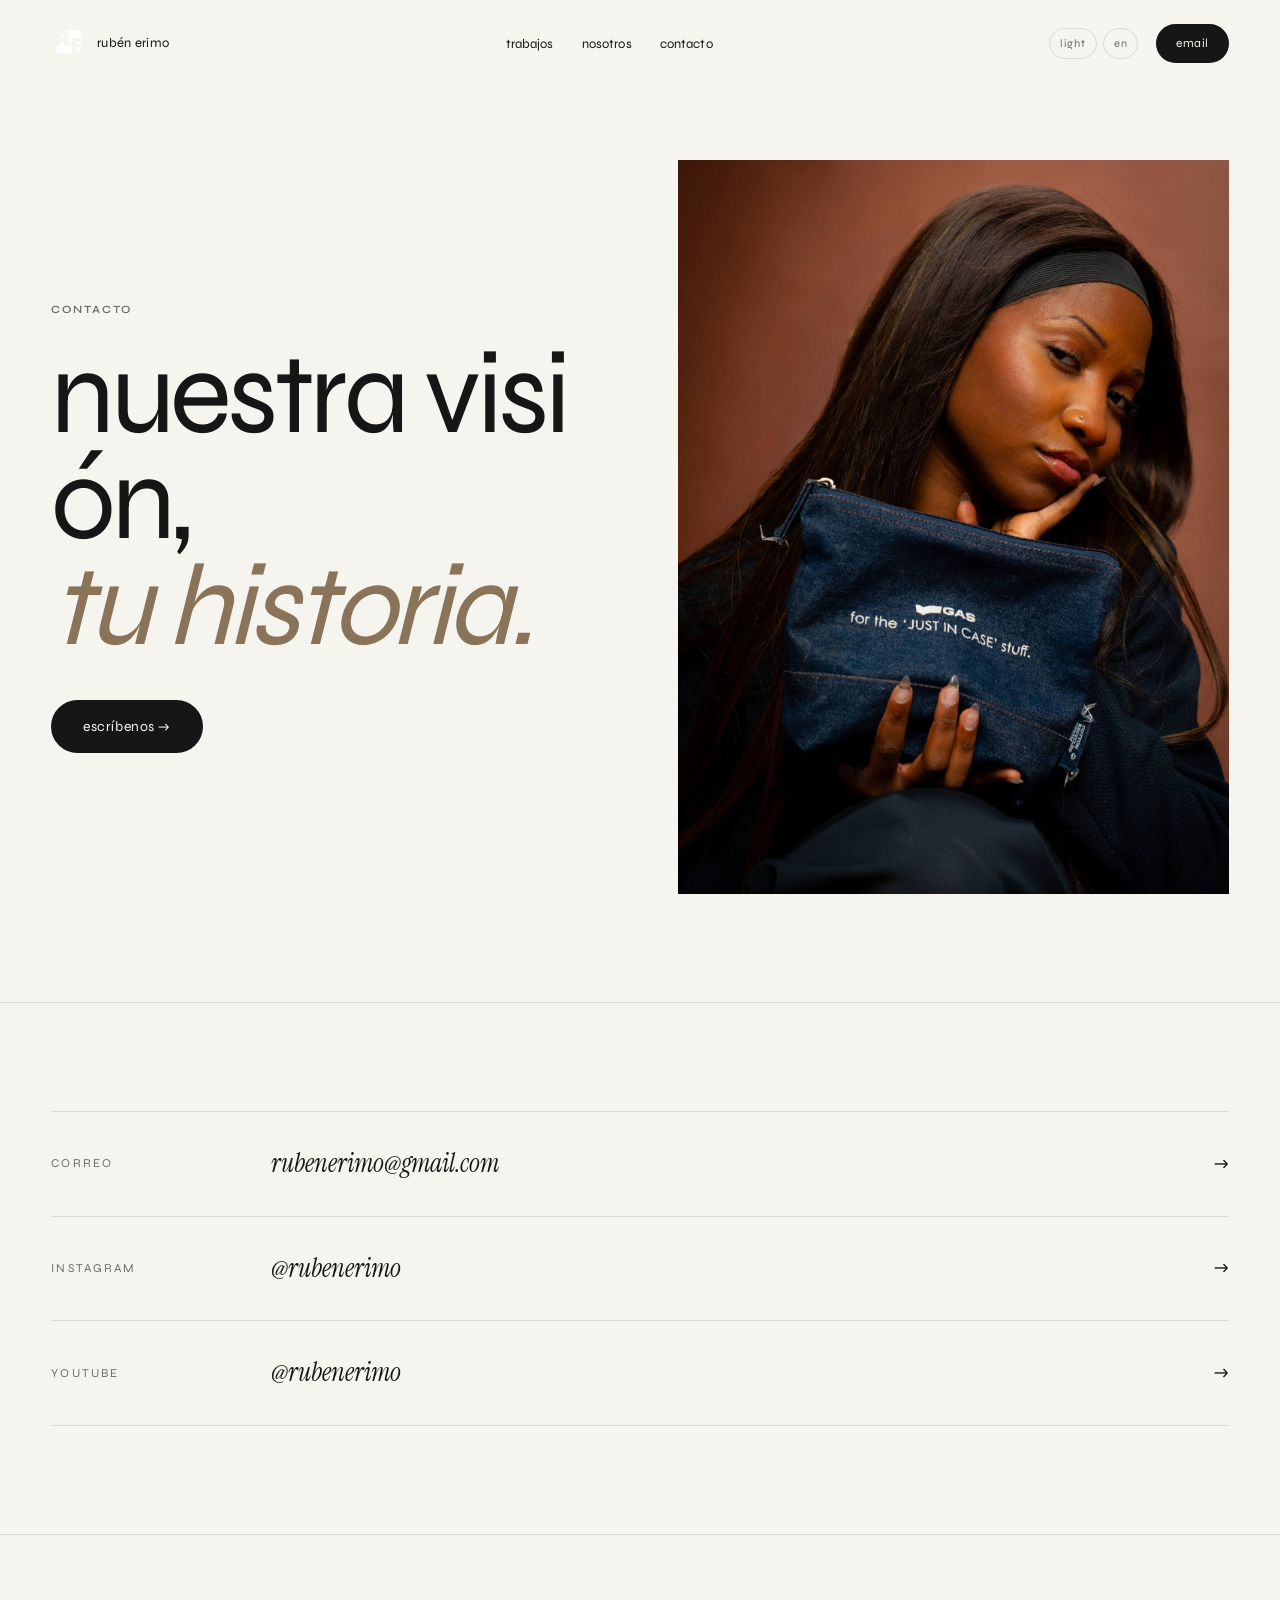
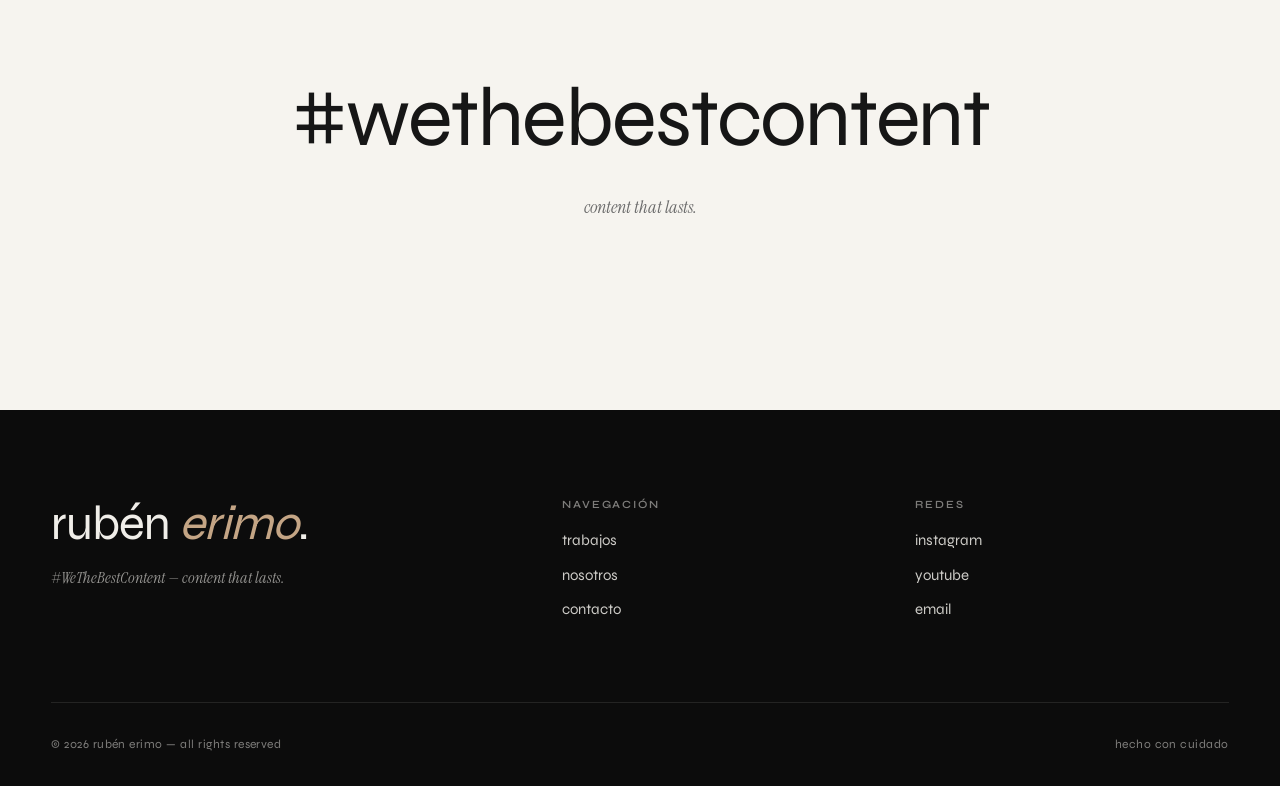
==== commit 7ed71035: "cambio de diseño en la pagina" ====
--- a/contacto.html
+++ b/contacto.html
@@ -4,97 +4,114 @@
 <meta charset="UTF-8">
 <meta name="viewport" content="width=device-width, initial-scale=1.0">
 <title>Contacto — Rubén Erimo</title>
+<meta name="description" content="Hablemos. Escríbenos para tu próximo proyecto editorial. Rubén Erimo / WeTheBestContent.">
 <link rel="preconnect" href="https://fonts.googleapis.com">
 <link rel="preconnect" href="https://fonts.gstatic.com" crossorigin>
-<link href="https://fonts.googleapis.com/css2?family=Instrument+Serif:ital@0;1&family=Syne:wght@400;600;700;800&display=swap" rel="stylesheet">
-<link rel="stylesheet" href="styles.css">
+<link href="https://fonts.googleapis.com/css2?family=Instrument+Serif:ital@0;1&family=Syne:wght@400;500;600&display=swap" rel="stylesheet">
+<link rel="stylesheet" href="styles-min.css">
 </head>
 <body>
 
-<div class="grain"></div>
-<div class="cursor" id="cursor"></div>
-<div class="cursor-dot" id="cursorDot"></div>
-<div class="cursor-label" id="cursorLabel"></div>
-
-<!-- NAV -->
-<nav id="mainNav">
-  <div class="nav-logo" onclick="location.href='index.html'">
-    <img src="img/logos/IMG_9656.png" alt="Rubén Erimo" class="nav-logo-img" decoding="async" width="596" height="596">
-  </div>
+<nav class="site-nav" id="mainNav">
+  <a href="index.html" class="nav-logo">
+    <img src="img/logos/IMG_9656.png" alt="Rubén Erimo" decoding="async" width="596" height="596">
+    <span class="nav-logo-text">rubén erimo</span>
+  </a>
   <ul class="nav-links">
-    <li><a href="index.html#trabajos" data-es="Trabajos" data-en="Work">Trabajos</a></li>
-    <li><a href="nosotros.html" data-es="Nosotros" data-en="About">Nosotros</a></li>
-    <li><a href="contacto.html" data-es="Contacto" data-en="Contact">Contacto</a></li>
+    <li><a href="index.html#trabajos" data-es="trabajos" data-en="work">trabajos</a></li>
+    <li><a href="nosotros.html" data-es="nosotros" data-en="about">nosotros</a></li>
+    <li><a href="contacto.html" data-es="contacto" data-en="contact">contacto</a></li>
   </ul>
   <div class="nav-right">
     <div class="nav-toggles">
-      <button class="toggle-btn" id="themeToggle" onclick="toggleTheme()">Light</button>
-      <button class="toggle-btn" id="langToggle" onclick="toggleLang()">EN</button>
+      <button class="toggle-btn" id="themeToggle" onclick="toggleTheme()">dark</button>
+      <button class="toggle-btn" id="langToggle" onclick="toggleLang()">en</button>
     </div>
-    <a href="https://www.instagram.com/rubenerimo" target="_blank" rel="noopener" class="nav-social">IG</a>
-    <a href="contacto.html" class="nav-cta" data-es="Hablemos" data-en="Let's talk">Hablemos</a>
+    <a href="mailto:rubenerimo@gmail.com" class="nav-cta" data-es="email" data-en="email">email</a>
   </div>
-  <button class="nav-hamburger" id="hamburger" onclick="toggleMenu()">
+  <button class="nav-hamburger" id="hamburger" onclick="toggleMenu()" aria-label="Abrir menu" aria-expanded="false">
     <span></span><span></span><span></span>
   </button>
 </nav>
 
-<!-- MOBILE MENU -->
 <div class="mobile-menu" id="mobileMenu">
-  <a href="index.html#trabajos" onclick="closeMenu()" data-es="Trabajos" data-en="Work">Trabajos</a>
-  <a href="nosotros.html" data-es="Nosotros" data-en="About">Nosotros</a>
-  <a href="contacto.html" onclick="closeMenu()" data-es="Contacto" data-en="Contact">Contacto</a>
-  <a href="https://www.instagram.com/rubenerimo" target="_blank" rel="noopener">Instagram</a>
+  <a href="index.html#trabajos" onclick="closeMenu()" data-es="trabajos" data-en="work">trabajos</a>
+  <a href="nosotros.html" data-es="nosotros" data-en="about">nosotros</a>
+  <a href="contacto.html" data-es="contacto" data-en="contact">contacto</a>
+  <a href="https://www.instagram.com/rubenerimo" target="_blank" rel="noopener">instagram</a>
   <div class="mobile-toggles">
-    <button class="toggle-btn" onclick="toggleTheme()">Light / Dark</button>
-    <button class="toggle-btn" onclick="toggleLang()">ES / EN</button>
+    <button class="toggle-btn" onclick="toggleTheme()">light / dark</button>
+    <button class="toggle-btn" onclick="toggleLang()">es / en</button>
   </div>
 </div>
 
-<!-- CONTACT HERO -->
-<section class="contact-cover">
-  <img src="img/optimized/Rhadi/_DSC0175_1.JPG" alt="Rubén Erimo" class="contact-cover-img" fetchpriority="high" decoding="async" width="1467" height="2200">
-  <div class="contact-cover-overlay">
-    <h1 class="contact-cover-heading" data-es-html="Nuestra visión, tu historia<span class='contact-dot'>.</span>" data-en-html="Our vision, your story<span class='contact-dot'>.</span>">Nuestra visión, tu historia<span class="contact-dot">.</span></h1>
-    <a href="mailto:rubenerimo@gmail.com" class="contact-cover-cta" data-es="Escríbenos" data-en="Get in Touch">Escríbenos</a>
+<section class="contact-hero">
+  <div>
+    <div class="eyebrow" style="margin-bottom:24px" data-es="contacto" data-en="contact">contacto</div>
+    <h1 class="contact-hero-title">
+      <span data-split data-es="nuestra visión," data-en="our vision,">nuestra visión,</span><br>
+      <span class="accent" data-split data-es="tu historia." data-en="your story.">tu historia.</span>
+    </h1>
+    <a href="mailto:rubenerimo@gmail.com" class="contact-hero-cta" data-es="escríbenos →" data-en="get in touch →">escríbenos →</a>
+  </div>
+  <div class="contact-hero-image">
+    <img src="img/optimized/Rhadi/_DSC0175_1.JPG" alt="Rubén Erimo" fetchpriority="high" decoding="async" width="1467" height="2200">
   </div>
 </section>
 
-<!-- CONTACT INFO -->
-<section class="contact-info-section">
-  <div class="contact-inner">
-    <div class="contact-rows reveal">
-      <a href="mailto:rubenerimo@gmail.com" class="contact-row">
-        <span class="contact-row-label" data-es="Correo" data-en="Email">Correo</span>
-        <span class="contact-row-value">rubenerimo@gmail.com</span>
-        <span class="contact-row-arrow">→</span>
-      </a>
-      <a href="https://www.instagram.com/rubenerimo" target="_blank" rel="noopener" class="contact-row">
-        <span class="contact-row-label">Instagram</span>
-        <span class="contact-row-value">@rubenerimo</span>
-        <span class="contact-row-arrow">→</span>
-      </a>
-      <a href="https://www.youtube.com/@RubenErimo" target="_blank" rel="noopener" class="contact-row">
-        <span class="contact-row-label">YouTube</span>
-        <span class="contact-row-value">@RubenErimo</span>
-        <span class="contact-row-arrow">→</span>
-      </a>
-    </div>
-
-    <div class="contact-hashtag-block reveal">
-      <span>#WeTheBestContent</span>
-    </div>
+<section class="contact-info">
+  <div class="contact-rows">
+    <a href="mailto:rubenerimo@gmail.com" class="contact-row">
+      <span class="contact-row-label" data-es="correo" data-en="email">correo</span>
+      <span class="contact-row-value">rubenerimo@gmail.com</span>
+      <span class="contact-row-arrow">→</span>
+    </a>
+    <a href="https://www.instagram.com/rubenerimo" target="_blank" rel="noopener" class="contact-row">
+      <span class="contact-row-label">instagram</span>
+      <span class="contact-row-value">@rubenerimo</span>
+      <span class="contact-row-arrow">→</span>
+    </a>
+    <a href="https://www.youtube.com/@RubenErimo" target="_blank" rel="noopener" class="contact-row">
+      <span class="contact-row-label">youtube</span>
+      <span class="contact-row-value">@rubenerimo</span>
+      <span class="contact-row-arrow">→</span>
+    </a>
   </div>
 </section>
 
-<!-- FOOTER -->
-<footer>
-  <div class="footer-left">© 2025 RUBÉN ERIMO — ALL RIGHTS RESERVED</div>
-  <div class="footer-center">#WeTheBestContent</div>
-  <div class="footer-right">
-    <a href="https://www.instagram.com/rubenerimo" target="_blank" rel="noopener">IG</a>
-    <a href="index.html#trabajos" data-es="Proyectos" data-en="Projects">Proyectos</a>
-    <a href="#" onclick="window.scrollTo({top:0,behavior:'smooth'});return false;" data-es="Arriba ↑" data-en="Top ↑">Arriba ↑</a>
+<section class="service-cta">
+  <h2 class="section-heading">
+    <span data-split>#WeTheBestContent</span>
+  </h2>
+  <p data-es="content that lasts." data-en="content that lasts.">content that lasts.</p>
+</section>
+
+<footer class="site-footer">
+  <div class="footer-inner">
+    <div>
+      <div class="footer-brand">rubén <span class="accent">erimo</span>.</div>
+      <p class="footer-tagline">#WeTheBestContent — content that lasts.</p>
+    </div>
+    <div class="footer-col">
+      <h4 data-es="navegación" data-en="navigation">navegación</h4>
+      <ul>
+        <li><a href="index.html#trabajos" data-es="trabajos" data-en="work">trabajos</a></li>
+        <li><a href="nosotros.html" data-es="nosotros" data-en="about">nosotros</a></li>
+        <li><a href="contacto.html" data-es="contacto" data-en="contact">contacto</a></li>
+      </ul>
+    </div>
+    <div class="footer-col">
+      <h4 data-es="redes" data-en="social">redes</h4>
+      <ul>
+        <li><a href="https://www.instagram.com/rubenerimo" target="_blank" rel="noopener">instagram</a></li>
+        <li><a href="https://www.youtube.com/@RubenErimo" target="_blank" rel="noopener">youtube</a></li>
+        <li><a href="mailto:rubenerimo@gmail.com">email</a></li>
+      </ul>
+    </div>
+  </div>
+  <div class="footer-bottom">
+    <span>© 2026 rubén erimo — all rights reserved</span>
+    <span data-es="hecho con cuidado" data-en="made with care">hecho con cuidado</span>
   </div>
 </footer>
 
--- a/styles-min.css
+++ b/styles-min.css
@@ -0,0 +1,1095 @@
+/* ─────────────────────────────────────────────
+   RUBÉN ERIMO — minimal redesign
+   Inspirado por stationabt.com — light, lowercase, mucho aire
+   ───────────────────────────────────────────── */
+
+:root {
+  --bg: #f6f4ef;
+  --text: #161616;
+  --muted: #6b6b6b;
+  --line: rgba(22, 22, 22, 0.12);
+  --accent: #8a7459;
+  --bg-dark: #0c0c0c;
+  --text-dark: #f0eee9;
+
+  --font-sans: 'Syne', system-ui, sans-serif;
+  --font-serif: 'Instrument Serif', serif;
+
+  --max: 1600px;
+  --gutter: clamp(20px, 4vw, 64px);
+  --section-pad: clamp(120px, 18vh, 240px);
+}
+
+*, *::before, *::after { margin: 0; padding: 0; box-sizing: border-box; }
+html { scroll-behavior: smooth; }
+body {
+  background: var(--bg);
+  color: var(--text);
+  font-family: var(--font-sans);
+  font-weight: 400;
+  line-height: 1.55;
+  -webkit-font-smoothing: antialiased;
+  text-rendering: optimizeLegibility;
+  overflow-x: hidden;
+  transition: background 0.4s ease, color 0.4s ease;
+}
+img { display: block; max-width: 100%; height: auto; }
+a { color: inherit; text-decoration: none; }
+button { font: inherit; background: none; border: none; color: inherit; cursor: pointer; }
+::selection { background: var(--text); color: var(--bg); }
+
+a:focus-visible, button:focus-visible, [role="button"]:focus-visible {
+  outline: 2px solid var(--accent);
+  outline-offset: 4px;
+}
+
+/* dark mode toggle */
+body.dark {
+  --bg: #0c0c0c;
+  --text: #f0eee9;
+  --muted: #888;
+  --line: rgba(240, 238, 233, 0.12);
+  --accent: #c4a585;
+}
+
+/* ─────────────────────────────────────────────
+   TYPOGRAPHY
+   ───────────────────────────────────────────── */
+h1, h2, h3, h4 {
+  font-family: var(--font-sans);
+  font-weight: 400;
+  text-transform: lowercase;
+  letter-spacing: -0.025em;
+  line-height: 0.92;
+}
+
+.eyebrow {
+  font-size: 11px;
+  font-weight: 600;
+  letter-spacing: 0.18em;
+  text-transform: uppercase;
+  color: var(--muted);
+}
+
+/* ─────────────────────────────────────────────
+   CONTAINER
+   ───────────────────────────────────────────── */
+.container {
+  max-width: var(--max);
+  margin: 0 auto;
+  padding: 0 var(--gutter);
+}
+
+/* ─────────────────────────────────────────────
+   NAV
+   ───────────────────────────────────────────── */
+.site-nav {
+  position: fixed;
+  top: 0; left: 0; right: 0;
+  z-index: 100;
+  display: flex;
+  align-items: center;
+  justify-content: space-between;
+  padding: 24px var(--gutter);
+  border-bottom: 1px solid transparent;
+  transition: padding 0.35s ease, background 0.35s ease, border-color 0.35s ease;
+}
+.site-nav.scrolled {
+  padding: 14px var(--gutter);
+  background: color-mix(in srgb, var(--bg) 88%, transparent);
+  backdrop-filter: blur(14px);
+  -webkit-backdrop-filter: blur(14px);
+  border-color: var(--line);
+}
+
+.nav-logo { display: flex; align-items: center; gap: 10px; cursor: pointer; }
+.nav-logo img { height: 36px; width: auto; transition: opacity 0.3s; }
+.nav-logo:hover img { opacity: 0.7; }
+.nav-logo-text {
+  font-size: 13px;
+  letter-spacing: 0.02em;
+  text-transform: lowercase;
+}
+
+.nav-links {
+  display: flex;
+  gap: 28px;
+  list-style: none;
+}
+.nav-links a {
+  font-size: 13px;
+  letter-spacing: 0.01em;
+  text-transform: lowercase;
+  color: var(--text);
+  position: relative;
+  padding: 4px 0;
+  transition: opacity 0.3s;
+}
+.nav-links a::after {
+  content: '';
+  position: absolute;
+  bottom: 0; left: 0;
+  width: 0; height: 1px;
+  background: currentColor;
+  transition: width 0.45s cubic-bezier(0.4, 0, 0.2, 1);
+}
+.nav-links a:hover::after { width: 100%; }
+
+.nav-right { display: flex; align-items: center; gap: 18px; }
+.nav-toggles { display: flex; gap: 6px; }
+.toggle-btn {
+  font-size: 11px;
+  letter-spacing: 0.08em;
+  text-transform: lowercase;
+  padding: 6px 10px;
+  border: 1px solid var(--line);
+  border-radius: 999px;
+  color: var(--muted);
+  transition: color 0.3s, border-color 0.3s;
+}
+.toggle-btn:hover { color: var(--text); border-color: var(--text); }
+
+.nav-cta {
+  font-size: 12px;
+  letter-spacing: 0.04em;
+  text-transform: lowercase;
+  padding: 10px 20px;
+  background: var(--text);
+  color: var(--bg);
+  border-radius: 999px;
+  transition: opacity 0.3s, transform 0.3s;
+}
+.nav-cta:hover { opacity: 0.85; transform: translateY(-1px); }
+
+.nav-hamburger {
+  display: none;
+  width: 28px;
+  height: 22px;
+  position: relative;
+}
+.nav-hamburger span {
+  position: absolute;
+  left: 0; right: 0;
+  height: 1px;
+  background: var(--text);
+  transition: transform 0.4s, opacity 0.3s, top 0.3s;
+}
+.nav-hamburger span:nth-child(1) { top: 4px; }
+.nav-hamburger span:nth-child(2) { top: 50%; }
+.nav-hamburger span:nth-child(3) { top: calc(100% - 4px); }
+.nav-hamburger.open span:nth-child(1) { top: 50%; transform: rotate(45deg); }
+.nav-hamburger.open span:nth-child(2) { opacity: 0; }
+.nav-hamburger.open span:nth-child(3) { top: 50%; transform: rotate(-45deg); }
+
+@media (max-width: 900px) {
+  .nav-links, .nav-right .nav-toggles, .nav-right .nav-cta, .nav-right .nav-social-link { display: none; }
+  .nav-hamburger { display: block; }
+}
+
+/* ─────────────────────────────────────────────
+   MOBILE MENU
+   ───────────────────────────────────────────── */
+.mobile-menu {
+  position: fixed;
+  inset: 0;
+  z-index: 90;
+  background: var(--bg);
+  display: flex;
+  flex-direction: column;
+  align-items: flex-start;
+  justify-content: center;
+  padding: 0 var(--gutter);
+  gap: 28px;
+  transform: translateY(-100%);
+  transition: transform 0.6s cubic-bezier(0.76, 0, 0.24, 1);
+}
+.mobile-menu.open { transform: translateY(0); }
+.mobile-menu a {
+  font-size: clamp(40px, 10vw, 72px);
+  text-transform: lowercase;
+  letter-spacing: -0.02em;
+  line-height: 1;
+}
+.mobile-toggles { display: flex; gap: 10px; margin-top: 24px; }
+
+/* ─────────────────────────────────────────────
+   HERO
+   ───────────────────────────────────────────── */
+.hero {
+  position: relative;
+  min-height: 100vh;
+  padding: 140px var(--gutter) 80px;
+  display: grid;
+  grid-template-columns: 1fr;
+  align-content: end;
+  gap: 60px;
+}
+
+.hero-image {
+  position: absolute;
+  top: 0; right: 0;
+  width: 42vw;
+  height: 100vh;
+  overflow: hidden;
+  z-index: 1;
+}
+.hero-image img {
+  width: 100%;
+  height: 100%;
+  object-fit: cover;
+  transform: scale(1.05);
+  animation: heroKen 14s ease-in-out infinite alternate;
+}
+@keyframes heroKen {
+  0% { transform: scale(1.05); }
+  100% { transform: scale(1.1) translate(-1%, -0.5%); }
+}
+
+.hero-inner {
+  position: relative;
+  z-index: 2;
+  max-width: 1400px;
+}
+
+.hero-eyebrow {
+  display: flex;
+  align-items: center;
+  gap: 14px;
+  margin-bottom: 32px;
+}
+.hero-eyebrow::before {
+  content: '';
+  width: 40px;
+  height: 1px;
+  background: var(--text);
+}
+
+.hero-title {
+  font-size: clamp(60px, 16vw, 240px);
+  font-weight: 400;
+  text-transform: lowercase;
+  letter-spacing: -0.04em;
+  line-height: 0.88;
+}
+.hero-title .accent { font-style: italic; color: var(--accent); }
+
+.hero-meta {
+  margin-top: 48px;
+  display: flex;
+  flex-wrap: wrap;
+  gap: 48px;
+  align-items: end;
+  justify-content: space-between;
+}
+.hero-phrase {
+  font-family: var(--font-serif);
+  font-style: italic;
+  font-size: clamp(18px, 1.6vw, 24px);
+  color: var(--muted);
+  max-width: 420px;
+  line-height: 1.4;
+}
+
+.hero-scroll {
+  display: flex;
+  align-items: center;
+  gap: 12px;
+  font-size: 11px;
+  letter-spacing: 0.18em;
+  text-transform: uppercase;
+  color: var(--muted);
+}
+.hero-scroll-dot {
+  width: 44px;
+  height: 44px;
+  border: 1px solid var(--text);
+  border-radius: 50%;
+  display: grid;
+  place-items: center;
+  position: relative;
+}
+.hero-scroll-dot::after {
+  content: '↓';
+  font-size: 14px;
+  animation: scrollBob 1.8s ease-in-out infinite;
+}
+@keyframes scrollBob {
+  0%, 100% { transform: translateY(-2px); }
+  50% { transform: translateY(2px); }
+}
+
+@media (max-width: 900px) {
+  .hero-image { width: 100%; opacity: 0.35; }
+}
+
+/* ─────────────────────────────────────────────
+   INTRO (about preview)
+   ───────────────────────────────────────────── */
+.intro {
+  padding: var(--section-pad) 0;
+}
+.intro-grid {
+  display: grid;
+  grid-template-columns: 1.1fr 0.9fr;
+  gap: clamp(40px, 6vw, 96px);
+  align-items: end;
+}
+.intro-eyebrow { margin-bottom: 32px; }
+.intro-title {
+  font-size: clamp(40px, 6.5vw, 96px);
+  margin-bottom: 40px;
+}
+.intro-text {
+  font-family: var(--font-serif);
+  font-size: clamp(17px, 1.4vw, 22px);
+  line-height: 1.5;
+  color: var(--muted);
+  max-width: 560px;
+}
+.intro-text p + p { margin-top: 18px; }
+.intro-image {
+  aspect-ratio: 4 / 5;
+  overflow: hidden;
+}
+.intro-image img {
+  width: 100%; height: 100%; object-fit: cover;
+  transition: transform 1.2s ease;
+}
+.intro:hover .intro-image img { transform: scale(1.03); }
+
+@media (max-width: 800px) {
+  .intro-grid { grid-template-columns: 1fr; }
+}
+
+/* ─────────────────────────────────────────────
+   WORK GRID
+   ───────────────────────────────────────────── */
+.work {
+  padding: var(--section-pad) 0;
+}
+.work-header {
+  display: flex;
+  align-items: end;
+  justify-content: space-between;
+  margin-bottom: clamp(60px, 10vh, 140px);
+  gap: 40px;
+}
+.work-title {
+  font-size: clamp(50px, 9vw, 140px);
+}
+.work-sub {
+  font-family: var(--font-serif);
+  font-style: italic;
+  color: var(--muted);
+  max-width: 320px;
+  font-size: clamp(15px, 1.2vw, 18px);
+}
+
+.work-grid {
+  display: grid;
+  grid-template-columns: repeat(2, 1fr);
+  gap: clamp(40px, 6vw, 80px) clamp(20px, 3vw, 40px);
+}
+.work-item {
+  display: block;
+  cursor: pointer;
+}
+.work-item-img {
+  aspect-ratio: 3 / 4;
+  overflow: hidden;
+  margin-bottom: 20px;
+}
+.work-item-img img {
+  width: 100%; height: 100%; object-fit: cover;
+  transition: transform 1.4s cubic-bezier(0.2, 0.8, 0.2, 1), filter 0.6s;
+  filter: grayscale(0.05);
+}
+.work-item:hover .work-item-img img { transform: scale(1.04); filter: grayscale(0); }
+
+.work-item:nth-child(odd) { transform: translateY(0); }
+.work-item:nth-child(even) { transform: translateY(60px); }
+
+.work-item-meta {
+  display: flex;
+  align-items: baseline;
+  justify-content: space-between;
+  gap: 20px;
+}
+.work-item-num {
+  font-size: 12px;
+  letter-spacing: 0.1em;
+  color: var(--muted);
+}
+.work-item-title {
+  font-size: clamp(20px, 2vw, 28px);
+  text-transform: lowercase;
+  letter-spacing: -0.01em;
+  flex: 1;
+}
+.work-item-arrow {
+  font-size: 18px;
+  transition: transform 0.4s;
+}
+.work-item:hover .work-item-arrow { transform: translateX(8px); }
+
+@media (max-width: 800px) {
+  .work-grid { grid-template-columns: 1fr; gap: 60px; }
+  .work-item:nth-child(even) { transform: translateY(0); }
+}
+
+/* ─────────────────────────────────────────────
+   CTA — hablemos
+   ───────────────────────────────────────────── */
+.cta {
+  padding: var(--section-pad) 0;
+  text-align: center;
+}
+.cta-eyebrow { margin-bottom: 32px; }
+.cta-link {
+  display: inline-block;
+  font-size: clamp(60px, 14vw, 220px);
+  font-weight: 400;
+  text-transform: lowercase;
+  letter-spacing: -0.04em;
+  line-height: 0.95;
+  position: relative;
+  transition: color 0.4s;
+}
+.cta-link .accent { font-style: italic; color: var(--accent); }
+.cta-link::after {
+  content: '';
+  position: absolute;
+  left: 0; right: 0; bottom: 0.05em;
+  height: 1px;
+  background: currentColor;
+  transform: scaleX(0);
+  transform-origin: left;
+  transition: transform 0.6s cubic-bezier(0.4, 0, 0.2, 1);
+}
+.cta-link:hover::after { transform: scaleX(1); }
+.cta-mail {
+  margin-top: 32px;
+  font-family: var(--font-serif);
+  font-style: italic;
+  color: var(--muted);
+  font-size: clamp(15px, 1.2vw, 18px);
+}
+
+/* ─────────────────────────────────────────────
+   FOOTER
+   ───────────────────────────────────────────── */
+.site-footer {
+  background: var(--bg-dark);
+  color: var(--text-dark);
+  padding: clamp(60px, 10vh, 120px) var(--gutter) 32px;
+}
+.site-footer .footer-inner {
+  max-width: var(--max);
+  margin: 0 auto;
+  display: grid;
+  grid-template-columns: 1.5fr 1fr 1fr;
+  gap: 40px;
+  padding-bottom: 80px;
+  border-bottom: 1px solid rgba(240, 238, 233, 0.1);
+}
+.footer-brand {
+  font-size: clamp(28px, 4vw, 48px);
+  text-transform: lowercase;
+  letter-spacing: -0.02em;
+  line-height: 1;
+}
+.footer-brand .accent { font-style: italic; color: #c4a585; }
+.footer-tagline {
+  font-family: var(--font-serif);
+  font-style: italic;
+  margin-top: 18px;
+  color: rgba(240, 238, 233, 0.6);
+  font-size: 16px;
+}
+.footer-col h4 {
+  font-size: 11px;
+  font-weight: 600;
+  letter-spacing: 0.18em;
+  text-transform: uppercase;
+  color: rgba(240, 238, 233, 0.5);
+  margin-bottom: 18px;
+}
+.footer-col ul { list-style: none; display: flex; flex-direction: column; gap: 10px; }
+.footer-col a { font-size: 15px; color: var(--text-dark); opacity: 0.85; transition: opacity 0.3s; }
+.footer-col a:hover { opacity: 1; }
+
+.footer-bottom {
+  max-width: var(--max);
+  margin: 32px auto 0;
+  display: flex;
+  flex-wrap: wrap;
+  justify-content: space-between;
+  gap: 16px;
+  font-size: 12px;
+  letter-spacing: 0.04em;
+  color: rgba(240, 238, 233, 0.5);
+}
+
+@media (max-width: 800px) {
+  .site-footer .footer-inner { grid-template-columns: 1fr; gap: 40px; }
+}
+
+/* ─────────────────────────────────────────────
+   REVEAL — char split + fade up
+   ───────────────────────────────────────────── */
+[data-split] {
+  display: inline-block;
+  overflow: hidden;
+  vertical-align: bottom;
+}
+.split-char {
+  display: inline-block;
+  transform: translateY(110%);
+  opacity: 0;
+  transition: transform 0.9s cubic-bezier(0.2, 0.8, 0.2, 1),
+              opacity 0.5s ease;
+  will-change: transform;
+}
+[data-split].split-vis .split-char {
+  transform: translateY(0);
+  opacity: 1;
+}
+
+.reveal {
+  opacity: 0;
+  transform: translateY(40px);
+  transition: opacity 1s cubic-bezier(0.2, 0.8, 0.2, 1),
+              transform 1s cubic-bezier(0.2, 0.8, 0.2, 1);
+}
+.reveal.vis {
+  opacity: 1;
+  transform: translateY(0);
+}
+
+@media (prefers-reduced-motion: reduce) {
+  *, *::before, *::after {
+    animation: none !important;
+    transition: none !important;
+  }
+  .split-char { transform: none; opacity: 1; }
+  .reveal { opacity: 1; transform: none; }
+}
+
+/* ─────────────────────────────────────────────
+   SUBPAGE — header (used by category & service pages)
+   ───────────────────────────────────────────── */
+.subpage-hero {
+  padding: 160px var(--gutter) clamp(80px, 12vh, 160px);
+  border-bottom: 1px solid var(--line);
+  max-width: var(--max);
+  margin: 0 auto;
+}
+.subpage-back {
+  display: inline-flex;
+  align-items: center;
+  gap: 10px;
+  font-size: 13px;
+  letter-spacing: 0.02em;
+  color: var(--muted);
+  margin-bottom: 64px;
+  transition: color 0.3s, gap 0.3s;
+}
+.subpage-back:hover { color: var(--text); gap: 16px; }
+
+.subpage-meta {
+  display: flex;
+  align-items: baseline;
+  gap: 24px;
+  margin-bottom: 32px;
+}
+.subpage-eyebrow {
+  font-family: var(--font-serif);
+  font-style: italic;
+  font-size: 18px;
+  color: var(--accent);
+}
+
+.subpage-title {
+  font-size: clamp(56px, 13vw, 200px);
+  font-weight: 400;
+  text-transform: lowercase;
+  letter-spacing: -0.04em;
+  line-height: 0.9;
+  margin-bottom: 40px;
+}
+.subpage-title .accent { font-style: italic; color: var(--accent); }
+
+.subpage-subtitle {
+  font-family: var(--font-serif);
+  font-style: italic;
+  font-size: clamp(18px, 1.6vw, 26px);
+  color: var(--muted);
+  max-width: 720px;
+  line-height: 1.4;
+}
+
+/* ─────────────────────────────────────────────
+   SESSION — group of images with name above
+   ───────────────────────────────────────────── */
+.session {
+  padding: clamp(80px, 12vh, 160px) var(--gutter);
+  max-width: var(--max);
+  margin: 0 auto;
+}
+.session-head {
+  display: flex;
+  align-items: baseline;
+  gap: 20px;
+  margin-bottom: clamp(32px, 5vh, 60px);
+}
+.session-num {
+  font-size: 12px;
+  letter-spacing: 0.18em;
+  color: var(--muted);
+  text-transform: uppercase;
+}
+.session-name {
+  font-size: clamp(32px, 5vw, 64px);
+  font-weight: 400;
+  text-transform: lowercase;
+  letter-spacing: -0.02em;
+}
+
+/* ─────────────────────────────────────────────
+   GALLERY GRID
+   ───────────────────────────────────────────── */
+.gallery-grid {
+  display: grid;
+  grid-template-columns: repeat(3, 1fr);
+  gap: clamp(12px, 1.5vw, 24px);
+}
+.gallery-grid.cols-2 { grid-template-columns: repeat(2, 1fr); }
+.gallery-item {
+  position: relative;
+  overflow: hidden;
+  cursor: pointer;
+  aspect-ratio: 3 / 4;
+  background: var(--line);
+}
+.gallery-item img {
+  width: 100%; height: 100%;
+  object-fit: cover;
+  transition: transform 1.2s cubic-bezier(0.2, 0.8, 0.2, 1);
+}
+.gallery-item:hover img { transform: scale(1.05); }
+.gallery-item.wide { aspect-ratio: 4 / 3; grid-column: span 2; }
+
+@media (max-width: 800px) {
+  .gallery-grid, .gallery-grid.cols-2 { grid-template-columns: repeat(2, 1fr); }
+  .gallery-item.wide { grid-column: auto; }
+}
+@media (max-width: 500px) {
+  .gallery-grid, .gallery-grid.cols-2 { grid-template-columns: 1fr; }
+}
+
+/* ─────────────────────────────────────────────
+   LIGHTBOX
+   ───────────────────────────────────────────── */
+.lightbox {
+  position: fixed;
+  inset: 0;
+  z-index: 200;
+  background: rgba(15, 15, 15, 0.96);
+  display: none;
+  align-items: center;
+  justify-content: center;
+  cursor: pointer;
+  padding: 60px;
+  backdrop-filter: blur(8px);
+  -webkit-backdrop-filter: blur(8px);
+}
+.lightbox.open { display: flex; }
+.lightbox-img {
+  max-width: 90vw;
+  max-height: 85vh;
+  object-fit: contain;
+  cursor: default;
+  transition: transform 0.45s cubic-bezier(0.6, 0, 0.4, 1), opacity 0.35s ease;
+}
+.lightbox-img.slide-left { transform: translateX(-40px); opacity: 0; }
+.lightbox-img.slide-right { transform: translateX(40px); opacity: 0; }
+.lightbox-img.slide-enter-left { transform: translateX(40px); opacity: 0; transition: none; }
+.lightbox-img.slide-enter-right { transform: translateX(-40px); opacity: 0; transition: none; }
+
+.lightbox-close,
+.lightbox-prev,
+.lightbox-next {
+  position: absolute;
+  background: transparent;
+  color: #fff;
+  font-size: 22px;
+  border: 1px solid rgba(255, 255, 255, 0.25);
+  border-radius: 50%;
+  width: 48px;
+  height: 48px;
+  display: grid;
+  place-items: center;
+  cursor: pointer;
+  transition: background 0.3s, border-color 0.3s;
+}
+.lightbox-close:hover,
+.lightbox-prev:hover,
+.lightbox-next:hover {
+  background: rgba(255, 255, 255, 0.08);
+  border-color: rgba(255, 255, 255, 0.6);
+}
+.lightbox-close { top: 32px; right: 32px; }
+.lightbox-prev { left: 32px; top: 50%; transform: translateY(-50%); }
+.lightbox-next { right: 32px; top: 50%; transform: translateY(-50%); }
+
+@media (max-width: 600px) {
+  .lightbox { padding: 16px; }
+  .lightbox-close, .lightbox-prev, .lightbox-next { width: 40px; height: 40px; font-size: 18px; }
+  .lightbox-close { top: 16px; right: 16px; }
+  .lightbox-prev { left: 12px; }
+  .lightbox-next { right: 12px; }
+}
+
+/* ─────────────────────────────────────────────
+   SERVICE PAGE BODY
+   ───────────────────────────────────────────── */
+.service-body {
+  padding: clamp(80px, 14vh, 200px) var(--gutter);
+  max-width: var(--max);
+  margin: 0 auto;
+}
+.service-grid {
+  display: grid;
+  grid-template-columns: 1.1fr 0.9fr;
+  gap: clamp(40px, 6vw, 96px);
+  align-items: start;
+}
+.section-heading {
+  font-size: clamp(40px, 6.5vw, 96px);
+  font-weight: 400;
+  text-transform: lowercase;
+  letter-spacing: -0.025em;
+  line-height: 0.95;
+  margin-bottom: 36px;
+}
+.section-heading .italic,
+.section-heading .accent {
+  font-style: italic;
+  color: var(--accent);
+}
+.service-text {
+  font-family: var(--font-serif);
+  font-size: clamp(17px, 1.4vw, 22px);
+  line-height: 1.55;
+  color: var(--muted);
+  max-width: 580px;
+}
+.service-text p + p { margin-top: 20px; }
+
+.service-image {
+  aspect-ratio: 3 / 4;
+  overflow: hidden;
+}
+.service-image img {
+  width: 100%; height: 100%; object-fit: cover;
+}
+
+@media (max-width: 800px) {
+  .service-grid { grid-template-columns: 1fr; }
+}
+
+/* ─────────────────────────────────────────────
+   FEATURES (4 column grid)
+   ───────────────────────────────────────────── */
+.features {
+  padding: clamp(80px, 12vh, 160px) var(--gutter);
+  max-width: var(--max);
+  margin: 0 auto;
+  border-top: 1px solid var(--line);
+}
+.features-grid {
+  display: grid;
+  grid-template-columns: repeat(4, 1fr);
+  gap: clamp(24px, 3vw, 56px);
+}
+.feature {
+  display: flex;
+  flex-direction: column;
+  gap: 16px;
+}
+.feature-num {
+  font-size: 12px;
+  letter-spacing: 0.18em;
+  color: var(--accent);
+  text-transform: uppercase;
+}
+.feature-title {
+  font-size: clamp(22px, 2vw, 28px);
+  font-weight: 400;
+  text-transform: lowercase;
+  letter-spacing: -0.01em;
+}
+.feature-desc {
+  font-family: var(--font-serif);
+  font-size: 16px;
+  line-height: 1.5;
+  color: var(--muted);
+}
+
+@media (max-width: 900px) { .features-grid { grid-template-columns: repeat(2, 1fr); } }
+@media (max-width: 500px) { .features-grid { grid-template-columns: 1fr; } }
+
+/* ─────────────────────────────────────────────
+   PROCESS (3 numbered steps)
+   ───────────────────────────────────────────── */
+.process {
+  padding: clamp(80px, 12vh, 160px) var(--gutter);
+  max-width: var(--max);
+  margin: 0 auto;
+  border-top: 1px solid var(--line);
+}
+.process-grid {
+  display: grid;
+  grid-template-columns: repeat(3, 1fr);
+  gap: clamp(24px, 4vw, 80px);
+  margin-top: clamp(40px, 6vh, 80px);
+}
+.process-step {
+  border-top: 1px solid var(--line);
+  padding-top: 28px;
+}
+.process-step .step-num {
+  font-size: 11px;
+  letter-spacing: 0.22em;
+  color: var(--accent);
+  text-transform: uppercase;
+  margin-bottom: 28px;
+  display: block;
+}
+.process-step h3 {
+  font-size: clamp(24px, 2.6vw, 36px);
+  font-weight: 400;
+  text-transform: lowercase;
+  margin-bottom: 14px;
+}
+.process-step p {
+  font-family: var(--font-serif);
+  font-size: 16px;
+  line-height: 1.5;
+  color: var(--muted);
+}
+
+@media (max-width: 800px) {
+  .process-grid { grid-template-columns: 1fr; }
+}
+
+/* ─────────────────────────────────────────────
+   SERVICE GALLERY / SHOWREEL
+   ───────────────────────────────────────────── */
+.service-showreel {
+  padding: clamp(80px, 12vh, 160px) var(--gutter);
+  max-width: var(--max);
+  margin: 0 auto;
+  border-top: 1px solid var(--line);
+}
+
+/* ─────────────────────────────────────────────
+   SERVICE CTA
+   ───────────────────────────────────────────── */
+.service-cta {
+  padding: clamp(100px, 16vh, 220px) var(--gutter);
+  text-align: center;
+  border-top: 1px solid var(--line);
+}
+.service-cta p {
+  font-family: var(--font-serif);
+  font-style: italic;
+  font-size: clamp(17px, 1.4vw, 22px);
+  color: var(--muted);
+  margin: 28px auto 44px;
+  max-width: 600px;
+}
+.cta-btn {
+  display: inline-flex;
+  align-items: center;
+  gap: 14px;
+  padding: 18px 38px;
+  background: var(--text);
+  color: var(--bg);
+  font-size: 14px;
+  letter-spacing: 0.04em;
+  text-transform: lowercase;
+  border-radius: 999px;
+  transition: opacity 0.3s, transform 0.3s;
+}
+.cta-btn:hover { opacity: 0.85; transform: translateY(-2px); }
+.cta-btn svg { stroke: currentColor; }
+
+/* ─────────────────────────────────────────────
+   ABOUT (nosotros)
+   ───────────────────────────────────────────── */
+.about-section {
+  padding: 160px var(--gutter) clamp(80px, 12vh, 160px);
+  max-width: var(--max);
+  margin: 0 auto;
+}
+.about-head {
+  display: flex;
+  align-items: baseline;
+  gap: 24px;
+  margin-bottom: clamp(40px, 8vh, 80px);
+}
+.about-num {
+  font-family: var(--font-serif);
+  font-style: italic;
+  font-size: 22px;
+  color: var(--accent);
+}
+.about-heading {
+  font-size: clamp(50px, 9vw, 140px);
+  font-weight: 400;
+  text-transform: lowercase;
+  letter-spacing: -0.04em;
+  line-height: 0.9;
+}
+.about-heading .accent { font-style: italic; color: var(--accent); }
+
+.about-grid {
+  display: grid;
+  grid-template-columns: 1fr 1.2fr;
+  gap: clamp(40px, 6vw, 96px);
+  align-items: start;
+}
+.about-side {
+  font-size: 13px;
+  letter-spacing: 0.04em;
+  color: var(--muted);
+}
+.about-text {
+  font-family: var(--font-serif);
+  font-size: clamp(18px, 1.5vw, 24px);
+  line-height: 1.55;
+  color: var(--muted);
+}
+.about-text p + p { margin-top: 22px; }
+.about-text strong { color: var(--text); font-weight: 400; font-style: normal; font-family: var(--font-sans); }
+.about-tagline {
+  font-style: italic;
+  color: var(--accent);
+  margin-top: 36px;
+  font-size: clamp(20px, 1.8vw, 28px);
+}
+
+.about-photos {
+  display: grid;
+  grid-template-columns: repeat(2, 1fr);
+  gap: clamp(12px, 1.5vw, 24px);
+  margin-top: clamp(80px, 12vh, 160px);
+}
+.about-photos > div {
+  aspect-ratio: 3 / 4;
+  overflow: hidden;
+}
+.about-photos img {
+  width: 100%; height: 100%; object-fit: cover;
+  transition: transform 1.4s ease;
+}
+.about-photos > div:hover img { transform: scale(1.04); }
+
+@media (max-width: 800px) {
+  .about-grid { grid-template-columns: 1fr; }
+  .about-photos { grid-template-columns: 1fr; }
+}
+
+/* ─────────────────────────────────────────────
+   CONTACT
+   ───────────────────────────────────────────── */
+.contact-hero {
+  padding: 160px var(--gutter) clamp(80px, 12vh, 160px);
+  max-width: var(--max);
+  margin: 0 auto;
+  display: grid;
+  grid-template-columns: 1fr 1fr;
+  gap: clamp(40px, 6vw, 96px);
+  align-items: center;
+  min-height: 100vh;
+}
+.contact-hero-image {
+  aspect-ratio: 3 / 4;
+  overflow: hidden;
+}
+.contact-hero-image img {
+  width: 100%; height: 100%; object-fit: cover;
+}
+.contact-hero-title {
+  font-size: clamp(50px, 9vw, 140px);
+  font-weight: 400;
+  text-transform: lowercase;
+  letter-spacing: -0.04em;
+  line-height: 0.92;
+  margin-bottom: 40px;
+}
+.contact-hero-title .accent { font-style: italic; color: var(--accent); }
+.contact-hero-cta {
+  display: inline-flex;
+  align-items: center;
+  gap: 12px;
+  padding: 16px 32px;
+  background: var(--text);
+  color: var(--bg);
+  font-size: 14px;
+  letter-spacing: 0.04em;
+  text-transform: lowercase;
+  border-radius: 999px;
+  transition: opacity 0.3s, transform 0.3s;
+}
+.contact-hero-cta:hover { opacity: 0.85; transform: translateY(-2px); }
+
+.contact-info {
+  padding: clamp(80px, 12vh, 160px) var(--gutter);
+  max-width: var(--max);
+  margin: 0 auto;
+  border-top: 1px solid var(--line);
+}
+.contact-rows {
+  display: flex;
+  flex-direction: column;
+}
+.contact-row {
+  display: grid;
+  grid-template-columns: 220px 1fr 30px;
+  align-items: center;
+  padding: 32px 0;
+  border-top: 1px solid var(--line);
+  font-size: clamp(20px, 2vw, 28px);
+  transition: padding 0.4s ease;
+}
+.contact-row:last-child { border-bottom: 1px solid var(--line); }
+.contact-row:hover { padding-left: 16px; }
+.contact-row-label {
+  font-family: var(--font-sans);
+  font-size: 12px;
+  letter-spacing: 0.18em;
+  text-transform: uppercase;
+  color: var(--muted);
+}
+.contact-row-value {
+  font-family: var(--font-serif);
+  font-style: italic;
+  text-transform: lowercase;
+}
+.contact-row-arrow {
+  text-align: right;
+  font-size: 18px;
+  transition: transform 0.4s;
+}
+.contact-row:hover .contact-row-arrow { transform: translateX(8px); }
+
+@media (max-width: 800px) {
+  .contact-hero { grid-template-columns: 1fr; min-height: auto; }
+  .contact-row { grid-template-columns: 1fr 24px; gap: 6px; }
+  .contact-row-label { display: none; }
+}
+
+/* italic helper for inline lowercase emphasis */
+.italic { font-style: italic; color: var(--accent); }
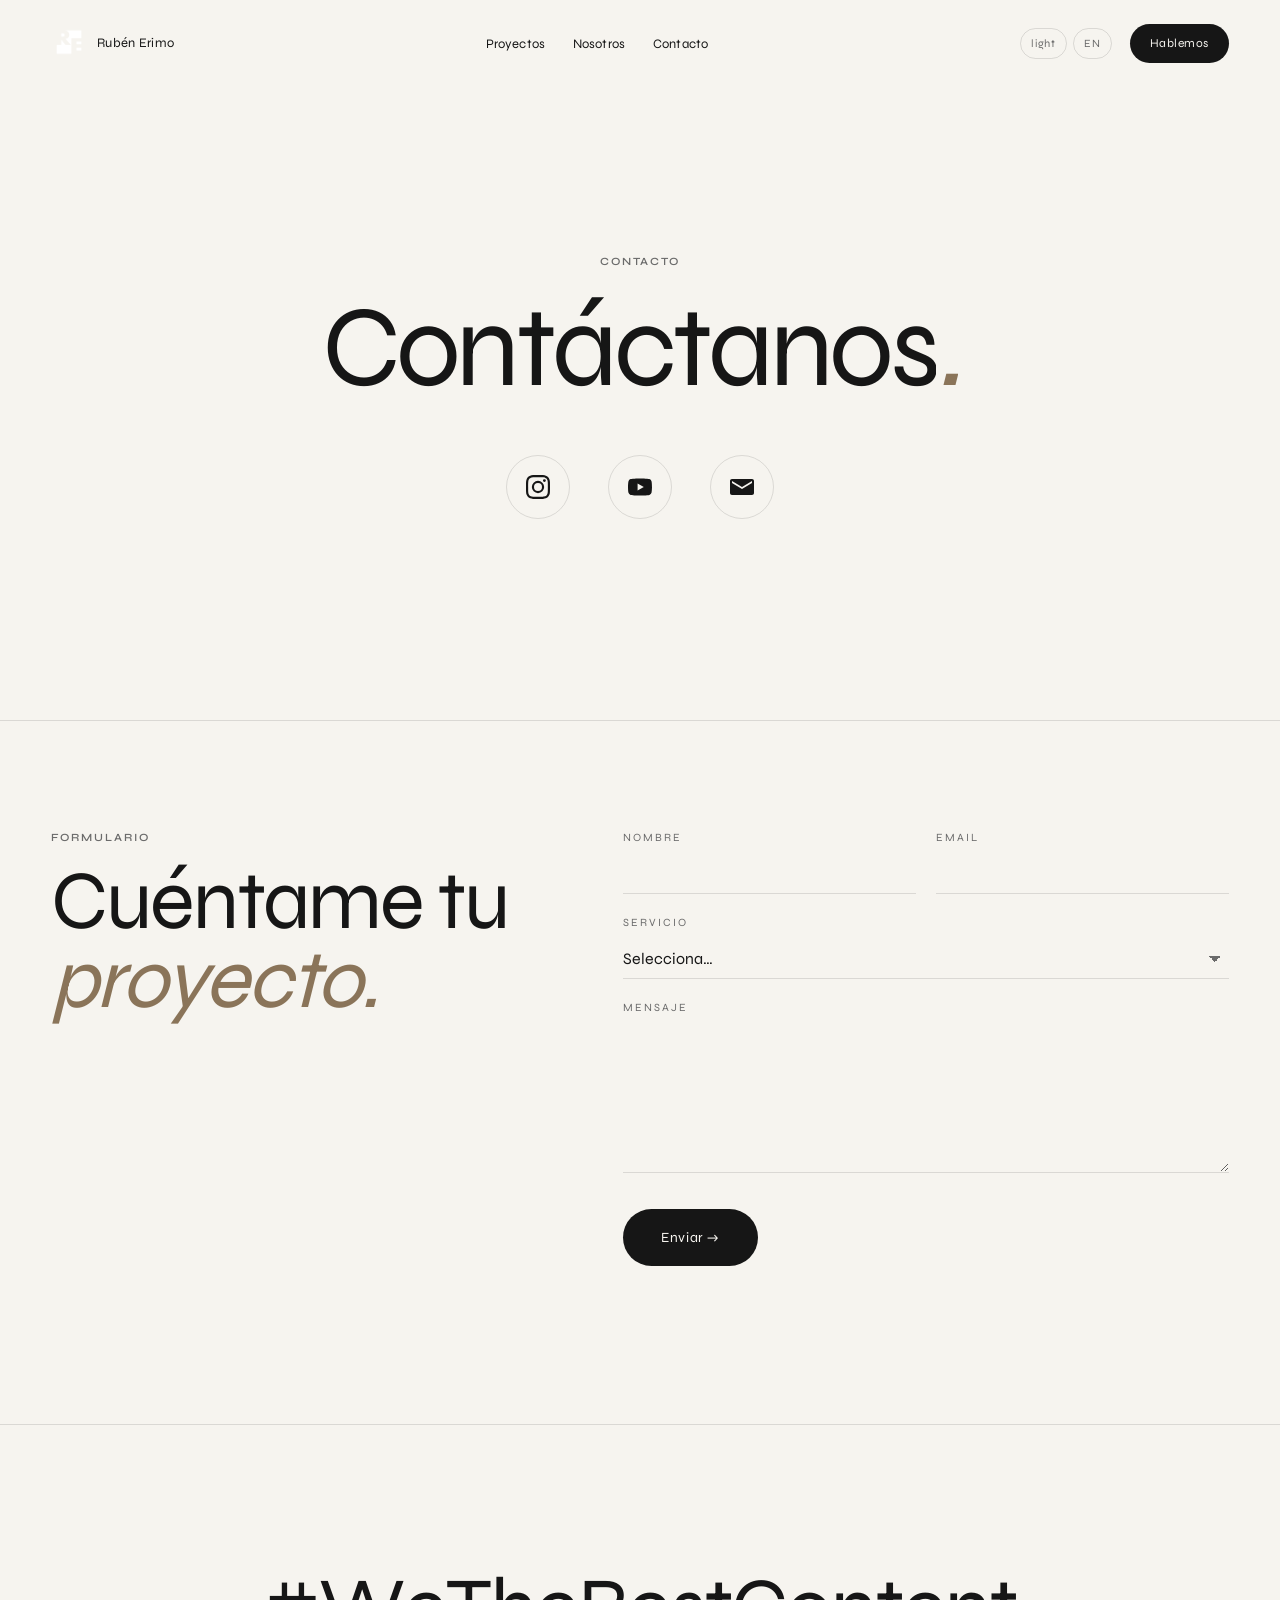
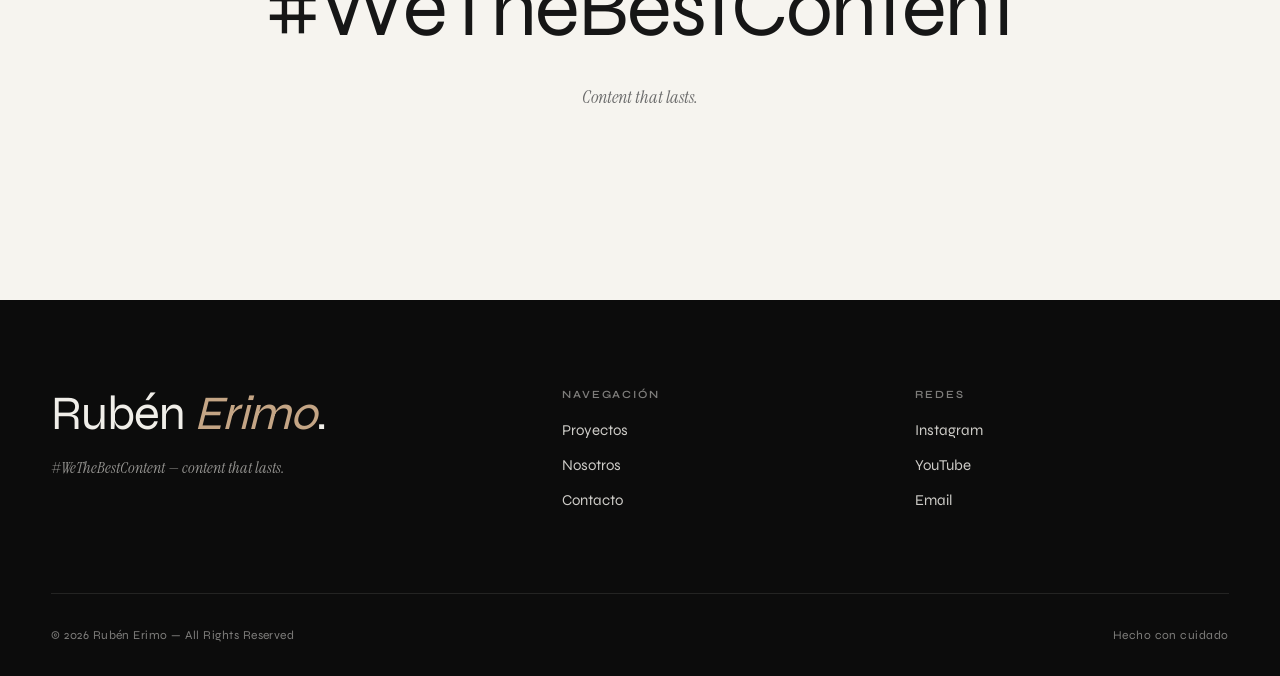
==== commit 1d35274d: "redesign: minimal aesthetic, optimized assets, partials, SEO, contact form Structure - Reorganize im" ====
--- a/contacto.html
+++ b/contacto.html
@@ -5,77 +5,93 @@
 <meta name="viewport" content="width=device-width, initial-scale=1.0">
 <title>Contacto — Rubén Erimo</title>
 <meta name="description" content="Hablemos. Escríbenos para tu próximo proyecto editorial. Rubén Erimo / WeTheBestContent.">
+<link rel="icon" type="image/png" href="img-min/logos/img-9656.png">
+<link rel="canonical" href="https://jlorab18.github.io/paginaRuben/contacto.html">
+<meta property="og:type" content="website">
+<meta property="og:site_name" content="Rubén Erimo — WeTheBestContent">
+<meta property="og:title" content="Contacto — Rubén Erimo">
+<meta property="og:description" content="Hablemos. Escríbenos para tu próximo proyecto editorial. Rubén Erimo / WeTheBestContent.">
+<meta property="og:url" content="https://jlorab18.github.io/paginaRuben/contacto.html">
+<meta property="og:image" content="https://jlorab18.github.io/paginaRuben/img-min/slider/1.jpg">
+<meta property="og:image:width" content="1800">
+<meta property="og:locale" content="es_ES">
+<meta name="twitter:card" content="summary_large_image">
+<meta name="twitter:title" content="Contacto — Rubén Erimo">
+<meta name="twitter:description" content="Hablemos. Escríbenos para tu próximo proyecto editorial. Rubén Erimo / WeTheBestContent.">
+<meta name="twitter:image" content="https://jlorab18.github.io/paginaRuben/img-min/slider/1.jpg">
+<meta name="twitter:creator" content="@rubenerimo">
 <link rel="preconnect" href="https://fonts.googleapis.com">
 <link rel="preconnect" href="https://fonts.gstatic.com" crossorigin>
-<link href="https://fonts.googleapis.com/css2?family=Instrument+Serif:ital@0;1&family=Syne:wght@400;500;600&display=swap" rel="stylesheet">
+<link href="https://fonts.googleapis.com/css2?family=Instrument+Serif:ital@0;1&family=Montserrat:wght@400;500;600&family=Syne:wght@400;500;600&display=swap" rel="stylesheet">
 <link rel="stylesheet" href="styles-min.css">
 </head>
 <body>
 
-<nav class="site-nav" id="mainNav">
-  <a href="index.html" class="nav-logo">
-    <img src="img/logos/IMG_9656.png" alt="Rubén Erimo" decoding="async" width="596" height="596">
-    <span class="nav-logo-text">rubén erimo</span>
-  </a>
-  <ul class="nav-links">
-    <li><a href="index.html#trabajos" data-es="trabajos" data-en="work">trabajos</a></li>
-    <li><a href="nosotros.html" data-es="nosotros" data-en="about">nosotros</a></li>
-    <li><a href="contacto.html" data-es="contacto" data-en="contact">contacto</a></li>
-  </ul>
-  <div class="nav-right">
-    <div class="nav-toggles">
-      <button class="toggle-btn" id="themeToggle" onclick="toggleTheme()">dark</button>
-      <button class="toggle-btn" id="langToggle" onclick="toggleLang()">en</button>
+<div id="nav-slot"></div>
+
+<section class="contact-hero centered">
+  <div>
+    <div class="eyebrow" style="margin-bottom:24px" data-es="Contacto" data-en="Contact">Contacto</div>
+    <h1 class="contact-hero-title">
+      <span data-split data-es="Contáctanos" data-en="Get in touch">Contáctanos</span><span class="accent" data-split>.</span>
+    </h1>
+    <div class="contact-socials">
+      <a href="https://www.instagram.com/rubenerimo" target="_blank" rel="noopener" class="contact-social" aria-label="Instagram">
+        <svg viewBox="0 0 24 24" aria-hidden="true"><path d="M12 2.16c3.2 0 3.58.01 4.85.07 1.17.05 1.81.25 2.23.41.56.22.96.48 1.38.9.42.42.68.82.9 1.38.16.42.36 1.06.41 2.23.06 1.27.07 1.65.07 4.85s-.01 3.58-.07 4.85c-.05 1.17-.25 1.81-.41 2.23-.22.56-.48.96-.9 1.38a3.7 3.7 0 0 1-1.38.9c-.42.16-1.06.36-2.23.41-1.27.06-1.65.07-4.85.07s-3.58-.01-4.85-.07c-1.17-.05-1.81-.25-2.23-.41a3.7 3.7 0 0 1-1.38-.9 3.7 3.7 0 0 1-.9-1.38c-.16-.42-.36-1.06-.41-2.23C2.17 15.58 2.16 15.2 2.16 12s.01-3.58.07-4.85c.05-1.17.25-1.81.41-2.23.22-.56.48-.96.9-1.38.42-.42.82-.68 1.38-.9.42-.16 1.06-.36 2.23-.41C8.42 2.17 8.8 2.16 12 2.16M12 0C8.74 0 8.33.01 7.05.07 5.78.13 4.9.33 4.14.63a5.86 5.86 0 0 0-2.13 1.38A5.86 5.86 0 0 0 .63 4.14C.33 4.9.13 5.78.07 7.05.01 8.33 0 8.74 0 12s.01 3.67.07 4.95c.06 1.27.26 2.15.56 2.91.31.79.73 1.46 1.38 2.13.67.66 1.34 1.07 2.13 1.38.76.3 1.64.5 2.91.56C8.33 23.99 8.74 24 12 24s3.67-.01 4.95-.07c1.27-.06 2.15-.26 2.91-.56a6.1 6.1 0 0 0 2.13-1.38c.66-.67 1.07-1.34 1.38-2.13.3-.76.5-1.64.56-2.91.06-1.28.07-1.69.07-4.95s-.01-3.67-.07-4.95c-.06-1.27-.26-2.15-.56-2.91A5.86 5.86 0 0 0 21.99 2.01 5.86 5.86 0 0 0 19.86.63C19.1.33 18.22.13 16.95.07 15.67.01 15.26 0 12 0Zm0 5.84A6.16 6.16 0 1 0 18.16 12 6.16 6.16 0 0 0 12 5.84ZM12 16a4 4 0 1 1 4-4 4 4 0 0 1-4 4Zm6.4-11.85a1.44 1.44 0 1 0 1.44 1.44 1.44 1.44 0 0 0-1.44-1.44Z"/></svg>
+      </a>
+      <a href="https://www.youtube.com/@RubenErimo" target="_blank" rel="noopener" class="contact-social" aria-label="YouTube">
+        <svg viewBox="0 0 24 24" aria-hidden="true"><path d="M23.5 6.2a3 3 0 0 0-2.1-2.1C19.5 3.5 12 3.5 12 3.5s-7.5 0-9.4.6A3 3 0 0 0 .5 6.2C0 8.1 0 12 0 12s0 3.9.5 5.8a3 3 0 0 0 2.1 2.1c1.9.6 9.4.6 9.4.6s7.5 0 9.4-.6a3 3 0 0 0 2.1-2.1c.5-1.9.5-5.8.5-5.8s0-3.9-.5-5.8ZM9.6 15.6V8.4l6.2 3.6Z"/></svg>
+      </a>
+      <a href="mailto:rubenerimo@gmail.com" class="contact-social" aria-label="Email">
+        <svg viewBox="0 0 24 24" aria-hidden="true"><path d="M22 4H2C.9 4 0 4.9 0 6v12c0 1.1.9 2 2 2h20c1.1 0 2-.9 2-2V6c0-1.1-.9-2-2-2Zm0 4-10 6L2 8V6l10 6 10-6v2Z"/></svg>
+      </a>
     </div>
-    <a href="mailto:rubenerimo@gmail.com" class="nav-cta" data-es="email" data-en="email">email</a>
-  </div>
-  <button class="nav-hamburger" id="hamburger" onclick="toggleMenu()" aria-label="Abrir menu" aria-expanded="false">
-    <span></span><span></span><span></span>
-  </button>
-</nav>
-
-<div class="mobile-menu" id="mobileMenu">
-  <a href="index.html#trabajos" onclick="closeMenu()" data-es="trabajos" data-en="work">trabajos</a>
-  <a href="nosotros.html" data-es="nosotros" data-en="about">nosotros</a>
-  <a href="contacto.html" data-es="contacto" data-en="contact">contacto</a>
-  <a href="https://www.instagram.com/rubenerimo" target="_blank" rel="noopener">instagram</a>
-  <div class="mobile-toggles">
-    <button class="toggle-btn" onclick="toggleTheme()">light / dark</button>
-    <button class="toggle-btn" onclick="toggleLang()">es / en</button>
-  </div>
-</div>
-
-<section class="contact-hero">
-  <div>
-    <div class="eyebrow" style="margin-bottom:24px" data-es="contacto" data-en="contact">contacto</div>
-    <h1 class="contact-hero-title">
-      <span data-split data-es="nuestra visión," data-en="our vision,">nuestra visión,</span><br>
-      <span class="accent" data-split data-es="tu historia." data-en="your story.">tu historia.</span>
-    </h1>
-    <a href="mailto:rubenerimo@gmail.com" class="contact-hero-cta" data-es="escríbenos →" data-en="get in touch →">escríbenos →</a>
-  </div>
-  <div class="contact-hero-image">
-    <img src="img/optimized/Rhadi/_DSC0175_1.JPG" alt="Rubén Erimo" fetchpriority="high" decoding="async" width="1467" height="2200">
   </div>
 </section>
 
-<section class="contact-info">
-  <div class="contact-rows">
-    <a href="mailto:rubenerimo@gmail.com" class="contact-row">
-      <span class="contact-row-label" data-es="correo" data-en="email">correo</span>
-      <span class="contact-row-value">rubenerimo@gmail.com</span>
-      <span class="contact-row-arrow">→</span>
-    </a>
-    <a href="https://www.instagram.com/rubenerimo" target="_blank" rel="noopener" class="contact-row">
-      <span class="contact-row-label">instagram</span>
-      <span class="contact-row-value">@rubenerimo</span>
-      <span class="contact-row-arrow">→</span>
-    </a>
-    <a href="https://www.youtube.com/@RubenErimo" target="_blank" rel="noopener" class="contact-row">
-      <span class="contact-row-label">youtube</span>
-      <span class="contact-row-value">@rubenerimo</span>
-      <span class="contact-row-arrow">→</span>
-    </a>
+<!-- CONTACT FORM (Formspree) -->
+<section class="contact-form-section" id="contact-form">
+  <div class="contact-form-inner">
+    <div class="contact-form-head">
+      <span class="eyebrow" data-es="Formulario" data-en="Form">Formulario</span>
+      <h2 class="section-heading">
+        <span data-es="Cuéntame tu" data-en="Tell me your">Cuéntame tu</span>
+        <span class="italic" data-es="proyecto." data-en="project.">proyecto.</span>
+      </h2>
+    </div>
+
+    <form class="contact-form" id="contactForm" action="https://formspree.io/f/REPLACE_WITH_YOUR_FORM_ID" method="POST" novalidate>
+      <div class="form-row">
+        <label class="form-field">
+          <span class="form-label" data-es="Nombre" data-en="Name">Nombre</span>
+          <input type="text" name="name" required autocomplete="name">
+        </label>
+        <label class="form-field">
+          <span class="form-label" data-es="Email" data-en="Email">Email</span>
+          <input type="email" name="email" required autocomplete="email">
+        </label>
+      </div>
+      <label class="form-field">
+        <span class="form-label" data-es="Servicio" data-en="Service">Servicio</span>
+        <select name="service">
+          <option value="" data-es="Selecciona…" data-en="Select…">Selecciona…</option>
+          <option value="fotografia" data-es="Fotografía" data-en="Photography">Fotografía</option>
+          <option value="video" data-es="Video" data-en="Video">Video</option>
+          <option value="direccion-arte" data-es="Dirección de arte" data-en="Art direction">Dirección de arte</option>
+          <option value="contenido-creativo" data-es="Contenido creativo" data-en="Creative content">Contenido creativo</option>
+          <option value="otro" data-es="Otro" data-en="Other">Otro</option>
+        </select>
+      </label>
+      <label class="form-field">
+        <span class="form-label" data-es="Mensaje" data-en="Message">Mensaje</span>
+        <textarea name="message" rows="5" required></textarea>
+      </label>
+      <input type="text" name="_gotcha" tabindex="-1" autocomplete="off" style="display:none">
+      <button type="submit" class="cta-btn form-submit">
+        <span data-es="Enviar →" data-en="Send →">Enviar →</span>
+      </button>
+      <p class="form-status" id="formStatus" aria-live="polite"></p>
+    </form>
   </div>
 </section>
 
@@ -83,38 +99,12 @@
   <h2 class="section-heading">
     <span data-split>#WeTheBestContent</span>
   </h2>
-  <p data-es="content that lasts." data-en="content that lasts.">content that lasts.</p>
+  <p data-es="Content that lasts." data-en="Content that lasts.">Content that lasts.</p>
 </section>
 
-<footer class="site-footer">
-  <div class="footer-inner">
-    <div>
-      <div class="footer-brand">rubén <span class="accent">erimo</span>.</div>
-      <p class="footer-tagline">#WeTheBestContent — content that lasts.</p>
-    </div>
-    <div class="footer-col">
-      <h4 data-es="navegación" data-en="navigation">navegación</h4>
-      <ul>
-        <li><a href="index.html#trabajos" data-es="trabajos" data-en="work">trabajos</a></li>
-        <li><a href="nosotros.html" data-es="nosotros" data-en="about">nosotros</a></li>
-        <li><a href="contacto.html" data-es="contacto" data-en="contact">contacto</a></li>
-      </ul>
-    </div>
-    <div class="footer-col">
-      <h4 data-es="redes" data-en="social">redes</h4>
-      <ul>
-        <li><a href="https://www.instagram.com/rubenerimo" target="_blank" rel="noopener">instagram</a></li>
-        <li><a href="https://www.youtube.com/@RubenErimo" target="_blank" rel="noopener">youtube</a></li>
-        <li><a href="mailto:rubenerimo@gmail.com">email</a></li>
-      </ul>
-    </div>
-  </div>
-  <div class="footer-bottom">
-    <span>© 2026 rubén erimo — all rights reserved</span>
-    <span data-es="hecho con cuidado" data-en="made with care">hecho con cuidado</span>
-  </div>
-</footer>
+<div id="footer-slot"></div>
 
+<script src="partials.js"></script>
 <script src="main.js"></script>
 </body>
 </html>
--- a/styles-min.css
+++ b/styles-min.css
@@ -9,11 +9,14 @@
   --muted: #6b6b6b;
   --line: rgba(22, 22, 22, 0.12);
   --accent: #8a7459;
+  --red: #d62828;
   --bg-dark: #0c0c0c;
   --text-dark: #f0eee9;
 
   --font-sans: 'Syne', system-ui, sans-serif;
   --font-serif: 'Instrument Serif', serif;
+  /* Proxima Nova substitute (Proxima Nova is paid — Montserrat is the closest free match). */
+  --font-neutral: 'Montserrat', system-ui, -apple-system, 'Segoe UI', sans-serif;
 
   --max: 1600px;
   --gutter: clamp(20px, 4vw, 64px);
@@ -58,7 +61,6 @@
 h1, h2, h3, h4 {
   font-family: var(--font-sans);
   font-weight: 400;
-  text-transform: lowercase;
   letter-spacing: -0.025em;
   line-height: 0.92;
 }
@@ -108,7 +110,6 @@
 .nav-logo-text {
   font-size: 13px;
   letter-spacing: 0.02em;
-  text-transform: lowercase;
 }
 
 .nav-links {
@@ -119,7 +120,6 @@
 .nav-links a {
   font-size: 13px;
   letter-spacing: 0.01em;
-  text-transform: lowercase;
   color: var(--text);
   position: relative;
   padding: 4px 0;
@@ -140,7 +140,6 @@
 .toggle-btn {
   font-size: 11px;
   letter-spacing: 0.08em;
-  text-transform: lowercase;
   padding: 6px 10px;
   border: 1px solid var(--line);
   border-radius: 999px;
@@ -152,7 +151,6 @@
 .nav-cta {
   font-size: 12px;
   letter-spacing: 0.04em;
-  text-transform: lowercase;
   padding: 10px 20px;
   background: var(--text);
   color: var(--bg);
@@ -206,7 +204,6 @@
 .mobile-menu.open { transform: translateY(0); }
 .mobile-menu a {
   font-size: clamp(40px, 10vw, 72px);
-  text-transform: lowercase;
   letter-spacing: -0.02em;
   line-height: 1;
 }
@@ -245,10 +242,79 @@
   100% { transform: scale(1.1) translate(-1%, -0.5%); }
 }
 
+/* Slider variant */
+.hero-slider {
+  position: absolute;
+  top: 0; right: 0;
+  width: 42vw;
+  height: 100vh;
+  overflow: hidden;
+  z-index: 1;
+}
+.hero-slide {
+  position: absolute;
+  inset: 0;
+  opacity: 0;
+  transition: opacity 1.2s cubic-bezier(0.4, 0, 0.2, 1);
+}
+.hero-slide.active { opacity: 1; }
+.hero-slide img {
+  width: 100%;
+  height: 100%;
+  object-fit: cover;
+  transform: scale(1.05);
+}
+.hero-slide.active img {
+  animation: heroKen 14s ease-in-out infinite alternate;
+}
+.hero-dots {
+  position: absolute;
+  top: 50%;
+  right: 24px;
+  transform: translateY(-50%);
+  z-index: 3;
+  display: flex;
+  flex-direction: column;
+  gap: 10px;
+}
+.hero-dot {
+  width: 2px;
+  height: 18px;
+  background: rgba(255, 255, 255, 0.35);
+  cursor: pointer;
+  transition: background 0.4s, height 0.4s;
+}
+.hero-dot.active {
+  background: #fff;
+  height: 32px;
+}
+.hero-counter {
+  position: absolute;
+  top: 32px;
+  right: 24px;
+  z-index: 3;
+  font-size: 11px;
+  letter-spacing: 0.22em;
+  color: rgba(255, 255, 255, 0.85);
+  background: rgba(0,0,0,0.25);
+  padding: 6px 10px;
+  backdrop-filter: blur(8px);
+  -webkit-backdrop-filter: blur(8px);
+}
+
+@media (max-width: 900px) {
+  .hero-slider { width: 100%; opacity: 0.4; }
+  .hero-dots { right: 16px; }
+  .hero-counter { right: 16px; top: 24px; }
+}
+
 .hero-inner {
   position: relative;
   z-index: 2;
-  max-width: 1400px;
+  max-width: min(1100px, calc(58vw - var(--gutter) - 24px));
+}
+@media (max-width: 900px) {
+  .hero-inner { max-width: 100%; }
 }
 
 .hero-eyebrow {
@@ -267,7 +333,6 @@
 .hero-title {
   font-size: clamp(60px, 16vw, 240px);
   font-weight: 400;
-  text-transform: lowercase;
   letter-spacing: -0.04em;
   line-height: 0.88;
 }
@@ -422,7 +487,6 @@
 }
 .work-item-title {
   font-size: clamp(20px, 2vw, 28px);
-  text-transform: lowercase;
   letter-spacing: -0.01em;
   flex: 1;
 }
@@ -449,7 +513,6 @@
   display: inline-block;
   font-size: clamp(60px, 14vw, 220px);
   font-weight: 400;
-  text-transform: lowercase;
   letter-spacing: -0.04em;
   line-height: 0.95;
   position: relative;
@@ -494,7 +557,6 @@
 }
 .footer-brand {
   font-size: clamp(28px, 4vw, 48px);
-  text-transform: lowercase;
   letter-spacing: -0.02em;
   line-height: 1;
 }
@@ -612,7 +674,6 @@
 .subpage-title {
   font-size: clamp(56px, 13vw, 200px);
   font-weight: 400;
-  text-transform: lowercase;
   letter-spacing: -0.04em;
   line-height: 0.9;
   margin-bottom: 40px;
@@ -651,7 +712,6 @@
 .session-name {
   font-size: clamp(32px, 5vw, 64px);
   font-weight: 400;
-  text-transform: lowercase;
   letter-spacing: -0.02em;
 }
 
@@ -767,7 +827,6 @@
 .section-heading {
   font-size: clamp(40px, 6.5vw, 96px);
   font-weight: 400;
-  text-transform: lowercase;
   letter-spacing: -0.025em;
   line-height: 0.95;
   margin-bottom: 36px;
@@ -826,7 +885,6 @@
 .feature-title {
   font-size: clamp(22px, 2vw, 28px);
   font-weight: 400;
-  text-transform: lowercase;
   letter-spacing: -0.01em;
 }
 .feature-desc {
@@ -869,7 +927,6 @@
 .process-step h3 {
   font-size: clamp(24px, 2.6vw, 36px);
   font-weight: 400;
-  text-transform: lowercase;
   margin-bottom: 14px;
 }
 .process-step p {
@@ -918,7 +975,6 @@
   color: var(--bg);
   font-size: 14px;
   letter-spacing: 0.04em;
-  text-transform: lowercase;
   border-radius: 999px;
   transition: opacity 0.3s, transform 0.3s;
 }
@@ -948,7 +1004,6 @@
 .about-heading {
   font-size: clamp(50px, 9vw, 140px);
   font-weight: 400;
-  text-transform: lowercase;
   letter-spacing: -0.04em;
   line-height: 0.9;
 }
@@ -990,11 +1045,14 @@
   aspect-ratio: 3 / 4;
   overflow: hidden;
 }
-.about-photos img {
+.about-photos img,
+.about-photos video {
   width: 100%; height: 100%; object-fit: cover;
+  display: block;
   transition: transform 1.4s ease;
 }
-.about-photos > div:hover img { transform: scale(1.04); }
+.about-photos > div:hover img,
+.about-photos > div:hover video { transform: scale(1.04); }
 
 @media (max-width: 800px) {
   .about-grid { grid-template-columns: 1fr; }
@@ -1024,7 +1082,6 @@
 .contact-hero-title {
   font-size: clamp(50px, 9vw, 140px);
   font-weight: 400;
-  text-transform: lowercase;
   letter-spacing: -0.04em;
   line-height: 0.92;
   margin-bottom: 40px;
@@ -1039,7 +1096,6 @@
   color: var(--bg);
   font-size: 14px;
   letter-spacing: 0.04em;
-  text-transform: lowercase;
   border-radius: 999px;
   transition: opacity 0.3s, transform 0.3s;
 }
@@ -1076,7 +1132,6 @@
 .contact-row-value {
   font-family: var(--font-serif);
   font-style: italic;
-  text-transform: lowercase;
 }
 .contact-row-arrow {
   text-align: right;
@@ -1093,3 +1148,564 @@
 
 /* italic helper for inline lowercase emphasis */
 .italic { font-style: italic; color: var(--accent); }
+.red-accent { color: var(--red); font-style: italic; }
+
+/* Proxima Nova substitute — Montserrat. Apply via .neutral on text blocks. */
+.neutral,
+.neutral p,
+.neutral span,
+.neutral li {
+  font-family: var(--font-neutral);
+  font-weight: 400;
+  font-style: normal;
+  letter-spacing: 0;
+  line-height: 1.6;
+}
+.subpage-subtitle.neutral {
+  font-size: clamp(16px, 1.2vw, 19px);
+  color: var(--muted);
+  max-width: 760px;
+}
+
+/* ─────────────────────────────────────────────
+   PROYECTOS PAGE — "The Best For the Best" tagline
+   ───────────────────────────────────────────── */
+.proyectos-tagline {
+  font-size: clamp(48px, 9vw, 140px);
+  font-weight: 400;
+  line-height: 1;
+  letter-spacing: -0.03em;
+  display: flex;
+  flex-wrap: wrap;
+  gap: 0.2em 0.3em;
+  align-items: baseline;
+}
+.proyectos-tagline > span { display: inline-block; }
+.proyectos-tagline .red-accent {
+  color: var(--red);
+  font-style: italic;
+}
+
+/* ─────────────────────────────────────────────
+   CONTACT SOCIALS (IG/YT/Email icons)
+   ───────────────────────────────────────────── */
+.contact-socials {
+  display: flex;
+  gap: clamp(20px, 3vw, 40px);
+  margin-top: clamp(40px, 6vh, 80px);
+  flex-wrap: wrap;
+}
+.contact-social {
+  display: inline-flex;
+  align-items: center;
+  justify-content: center;
+  width: 64px;
+  height: 64px;
+  border: 1px solid var(--line);
+  border-radius: 50%;
+  color: var(--text);
+  transition: border-color 0.3s, background 0.3s, transform 0.3s;
+}
+.contact-social:hover {
+  border-color: var(--text);
+  background: var(--text);
+  color: var(--bg);
+  transform: translateY(-3px);
+}
+.contact-social svg {
+  width: 24px;
+  height: 24px;
+  fill: currentColor;
+}
+
+/* Centered Contáctanos hero variant (no image) */
+.contact-hero.centered {
+  grid-template-columns: 1fr;
+  justify-items: center;
+  text-align: center;
+  min-height: 80vh;
+}
+.contact-hero.centered .contact-hero-title { text-align: center; }
+.contact-hero.centered .contact-socials { justify-content: center; }
+
+/* ─────────────────────────────────────────────
+   CLIENTES SECTION (nosotros.html)
+   ───────────────────────────────────────────── */
+.clientes-section {
+  padding: clamp(80px, 12vh, 160px) var(--gutter);
+  max-width: var(--max);
+  margin: 0 auto;
+  border-top: 1px solid var(--line);
+}
+.clientes-head {
+  display: flex;
+  align-items: baseline;
+  gap: 24px;
+  margin-bottom: clamp(40px, 6vh, 80px);
+}
+.clientes-num {
+  font-family: var(--font-serif);
+  font-style: italic;
+  font-size: 22px;
+  color: var(--accent);
+}
+.clientes-heading {
+  font-size: clamp(40px, 7vw, 96px);
+  font-weight: 400;
+  letter-spacing: -0.025em;
+  line-height: 0.95;
+}
+.clientes-desc {
+  font-family: var(--font-neutral);
+  font-size: clamp(16px, 1.2vw, 19px);
+  line-height: 1.6;
+  color: var(--muted);
+  max-width: 720px;
+  margin-bottom: clamp(40px, 6vh, 80px);
+}
+.clientes-logos {
+  display: grid;
+  grid-template-columns: repeat(auto-fill, minmax(140px, 1fr));
+  gap: clamp(24px, 3vw, 48px);
+  align-items: center;
+}
+.cliente-logo {
+  aspect-ratio: 3 / 2;
+  display: grid;
+  place-items: center;
+  padding: 16px;
+  border: 1px solid var(--line);
+  background: transparent;
+  transition: border-color 0.3s, transform 0.3s;
+}
+.cliente-logo:hover {
+  border-color: var(--text);
+  transform: translateY(-2px);
+}
+.cliente-logo img {
+  max-width: 100%;
+  max-height: 64px;
+  object-fit: contain;
+  filter: grayscale(1);
+  opacity: 0.7;
+  transition: filter 0.3s, opacity 0.3s;
+}
+.cliente-logo:hover img {
+  filter: grayscale(0);
+  opacity: 1;
+}
+.cliente-logo.placeholder {
+  font-family: var(--font-neutral);
+  font-size: 12px;
+  letter-spacing: 0.1em;
+  text-transform: uppercase;
+  color: var(--muted);
+  border-style: dashed;
+}
+
+/* ─────────────────────────────────────────────
+   CONTACT FORM (Formspree)
+   ───────────────────────────────────────────── */
+.contact-form-section {
+  padding: clamp(80px, 12vh, 160px) var(--gutter);
+  max-width: var(--max);
+  margin: 0 auto;
+  border-top: 1px solid var(--line);
+}
+.contact-form-inner {
+  display: grid;
+  grid-template-columns: 0.9fr 1.1fr;
+  gap: clamp(40px, 6vw, 96px);
+  align-items: start;
+}
+.contact-form-head .eyebrow { display: block; margin-bottom: 16px; }
+.contact-form-head .section-heading { line-height: 0.95; }
+.contact-form-head .section-heading span { display: block; }
+
+.contact-form {
+  display: flex;
+  flex-direction: column;
+  gap: 20px;
+}
+.form-row {
+  display: grid;
+  grid-template-columns: 1fr 1fr;
+  gap: 20px;
+}
+.form-field {
+  display: flex;
+  flex-direction: column;
+  gap: 8px;
+}
+.form-label {
+  font-size: 11px;
+  letter-spacing: 0.18em;
+  text-transform: uppercase;
+  color: var(--muted);
+}
+.form-field input,
+.form-field select,
+.form-field textarea {
+  font-family: var(--font-sans);
+  font-size: 16px;
+  color: var(--text);
+  background: transparent;
+  border: none;
+  border-bottom: 1px solid var(--line);
+  padding: 10px 0;
+  width: 100%;
+  transition: border-color 0.3s;
+  outline: none;
+  resize: vertical;
+  border-radius: 0;
+  -webkit-appearance: none;
+  appearance: none;
+}
+.form-field select {
+  background-image: linear-gradient(45deg, transparent 50%, var(--muted) 50%),
+                    linear-gradient(135deg, var(--muted) 50%, transparent 50%);
+  background-position: calc(100% - 14px) center, calc(100% - 8px) center;
+  background-size: 6px 6px;
+  background-repeat: no-repeat;
+  padding-right: 28px;
+  cursor: pointer;
+}
+.form-field input:focus,
+.form-field select:focus,
+.form-field textarea:focus {
+  border-color: var(--text);
+}
+.form-field textarea {
+  font-family: var(--font-serif);
+  font-size: 17px;
+  line-height: 1.5;
+  min-height: 120px;
+}
+.form-submit {
+  align-self: flex-start;
+  margin-top: 16px;
+  border: 0;
+  cursor: pointer;
+}
+.form-submit:disabled {
+  opacity: 0.5;
+  cursor: wait;
+}
+.form-status {
+  font-family: var(--font-serif);
+  font-style: italic;
+  font-size: 15px;
+  color: var(--muted);
+  margin-top: 8px;
+  min-height: 22px;
+}
+.form-status.ok { color: var(--accent); }
+.form-status.err { color: #c0392b; }
+
+@media (max-width: 800px) {
+  .contact-form-inner { grid-template-columns: 1fr; }
+  .form-row { grid-template-columns: 1fr; }
+}
+
+/* ─────────────────────────────────────────────
+   VIDEO GALLERY (visuals.html)
+   ───────────────────────────────────────────── */
+.video-grid {
+  display: grid;
+  grid-template-columns: repeat(2, 1fr);
+  gap: clamp(24px, 3vw, 56px) clamp(16px, 2vw, 32px);
+}
+.video-card {
+  display: block;
+  cursor: pointer;
+}
+.video-card-media {
+  position: relative;
+  aspect-ratio: 16 / 9;
+  overflow: hidden;
+  background: #0a0a0a;
+  margin-bottom: 18px;
+}
+.video-card-media video {
+  width: 100%;
+  height: 100%;
+  object-fit: cover;
+  display: block;
+  transition: transform 1.4s cubic-bezier(0.2, 0.8, 0.2, 1);
+}
+.video-card:hover .video-card-media video { transform: scale(1.03); }
+.video-card-overlay {
+  position: absolute;
+  inset: 0;
+  background: linear-gradient(180deg, rgba(0,0,0,0) 50%, rgba(0,0,0,0.4) 100%);
+  pointer-events: none;
+}
+.video-card-play {
+  position: absolute;
+  top: 50%; left: 50%;
+  transform: translate(-50%, -50%);
+  width: 64px;
+  height: 64px;
+  border: 1px solid rgba(255,255,255,0.7);
+  border-radius: 50%;
+  display: grid;
+  place-items: center;
+  color: #fff;
+  font-size: 18px;
+  background: rgba(0,0,0,0.18);
+  backdrop-filter: blur(4px);
+  -webkit-backdrop-filter: blur(4px);
+  transition: background 0.3s, transform 0.4s;
+  pointer-events: none;
+}
+.video-card:hover .video-card-play {
+  background: rgba(0,0,0,0.4);
+  transform: translate(-50%, -50%) scale(1.08);
+}
+.video-card-meta {
+  display: flex;
+  align-items: baseline;
+  justify-content: space-between;
+  gap: 16px;
+}
+.video-card-num {
+  font-size: 12px;
+  letter-spacing: 0.18em;
+  text-transform: uppercase;
+  color: var(--muted);
+}
+.video-card-title {
+  font-size: clamp(20px, 2vw, 28px);
+  letter-spacing: -0.01em;
+  flex: 1;
+}
+.video-card-arrow {
+  font-size: 16px;
+  transition: transform 0.4s;
+}
+.video-card:hover .video-card-arrow { transform: translateX(8px); }
+
+@media (max-width: 800px) {
+  .video-grid { grid-template-columns: 1fr; gap: 50px; }
+}
+
+/* Video lightbox overlay */
+.video-lightbox {
+  position: fixed;
+  inset: 0;
+  z-index: 200;
+  background: rgba(8, 8, 8, 0.97);
+  display: none;
+  align-items: center;
+  justify-content: center;
+  padding: 40px;
+  cursor: pointer;
+}
+.video-lightbox.open { display: flex; }
+.video-lightbox video {
+  max-width: 92vw;
+  max-height: 88vh;
+  width: auto;
+  height: auto;
+  cursor: default;
+  background: #000;
+}
+.video-lightbox-close {
+  position: absolute;
+  top: 24px;
+  right: 24px;
+  width: 48px;
+  height: 48px;
+  border-radius: 50%;
+  border: 1px solid rgba(255,255,255,0.25);
+  background: transparent;
+  color: #fff;
+  font-size: 22px;
+  display: grid;
+  place-items: center;
+  cursor: pointer;
+  transition: background 0.3s, border-color 0.3s;
+}
+.video-lightbox-close:hover {
+  background: rgba(255,255,255,0.08);
+  border-color: rgba(255,255,255,0.6);
+}
+
+/* ─────────────────────────────────────────────
+   VISUALS STRIP (bottom of index, autoplay + logo overlay)
+   ───────────────────────────────────────────── */
+.visuals-strip {
+  position: relative;
+  width: 100%;
+  height: clamp(420px, 70vh, 720px);
+  overflow: hidden;
+  background: #0a0a0a;
+}
+.visuals-strip-track {
+  position: absolute;
+  inset: 0;
+}
+.visuals-strip-item {
+  position: absolute;
+  inset: 0;
+  opacity: 0;
+  transition: opacity 0.9s cubic-bezier(0.4, 0, 0.2, 1);
+}
+.visuals-strip-item.active { opacity: 1; }
+.visuals-strip-item video,
+.visuals-strip-item img {
+  width: 100%;
+  height: 100%;
+  object-fit: cover;
+  display: block;
+}
+.visuals-strip-overlay {
+  position: absolute;
+  inset: 0;
+  background: linear-gradient(180deg, rgba(0,0,0,0.18) 0%, rgba(0,0,0,0.05) 35%, rgba(0,0,0,0.55) 100%);
+  pointer-events: none;
+  z-index: 2;
+}
+.visuals-strip-logo {
+  position: absolute;
+  top: 50%;
+  left: 50%;
+  transform: translate(-50%, -50%);
+  z-index: 3;
+  text-align: center;
+  pointer-events: none;
+  mix-blend-mode: difference;
+  color: #f0eee9;
+}
+.visuals-strip-logo img {
+  height: clamp(80px, 12vw, 160px);
+  width: auto;
+  opacity: 0.95;
+  filter: drop-shadow(0 4px 24px rgba(0, 0, 0, 0.45));
+}
+.visuals-strip-tag {
+  display: block;
+  margin-top: 18px;
+  font-size: 11px;
+  letter-spacing: 0.3em;
+  text-transform: uppercase;
+  color: rgba(240, 238, 233, 0.9);
+}
+.visuals-strip-meta {
+  position: absolute;
+  z-index: 3;
+  bottom: 24px;
+  left: 24px;
+  right: 24px;
+  display: flex;
+  justify-content: space-between;
+  align-items: flex-end;
+  font-size: 11px;
+  letter-spacing: 0.18em;
+  text-transform: uppercase;
+  color: rgba(240, 238, 233, 0.7);
+  pointer-events: none;
+}
+.visuals-strip-link {
+  pointer-events: auto;
+  display: inline-flex;
+  align-items: center;
+  gap: 8px;
+  color: rgba(240, 238, 233, 0.9);
+  transition: color 0.3s, gap 0.3s;
+}
+.visuals-strip-link:hover { color: #fff; gap: 14px; }
+
+/* ─────────────────────────────────────────────
+   TRABAJOS LANDING (trabajos.html — 5 covers)
+   ───────────────────────────────────────────── */
+.trabajos-page {
+  padding: 160px var(--gutter) clamp(80px, 12vh, 160px);
+  max-width: var(--max);
+  margin: 0 auto;
+}
+.trabajos-page-head {
+  display: flex;
+  align-items: baseline;
+  gap: 24px;
+  margin-bottom: clamp(60px, 10vh, 140px);
+}
+.trabajos-page-num {
+  font-family: var(--font-serif);
+  font-style: italic;
+  font-size: 22px;
+  color: var(--accent);
+}
+.trabajos-page-title {
+  font-size: clamp(60px, 12vw, 200px);
+  font-weight: 400;
+  letter-spacing: -0.04em;
+  line-height: 0.9;
+}
+.trabajos-page-title .accent { font-style: italic; color: var(--accent); }
+
+.trabajos-cards {
+  display: grid;
+  grid-template-columns: repeat(2, 1fr);
+  gap: clamp(40px, 5vw, 80px) clamp(20px, 3vw, 40px);
+}
+.trabajos-card {
+  display: block;
+  cursor: pointer;
+}
+.trabajos-card-cover {
+  position: relative;
+  aspect-ratio: 3 / 4;
+  overflow: hidden;
+  margin-bottom: 24px;
+  background: var(--line);
+}
+.trabajos-card-cover img,
+.trabajos-card-cover video {
+  width: 100%;
+  height: 100%;
+  object-fit: cover;
+  transition: transform 1.4s cubic-bezier(0.2, 0.8, 0.2, 1), filter 0.6s;
+}
+.trabajos-card:hover .trabajos-card-cover img,
+.trabajos-card:hover .trabajos-card-cover video { transform: scale(1.04); }
+.trabajos-card-num {
+  font-size: 12px;
+  letter-spacing: 0.18em;
+  text-transform: uppercase;
+  color: var(--muted);
+  margin-bottom: 8px;
+  display: block;
+}
+.trabajos-card-title {
+  font-size: clamp(28px, 3.5vw, 48px);
+  font-weight: 400;
+  letter-spacing: -0.02em;
+  line-height: 1;
+  display: flex;
+  align-items: baseline;
+  justify-content: space-between;
+  gap: 20px;
+}
+.trabajos-card-title .arrow {
+  font-size: 22px;
+  transition: transform 0.4s;
+}
+.trabajos-card:hover .trabajos-card-title .arrow { transform: translateX(10px); }
+
+/* Wide card spans both columns (used for Visuals video) */
+.trabajos-card.wide {
+  grid-column: 1 / -1;
+}
+.trabajos-card.wide .trabajos-card-cover { aspect-ratio: 16 / 9; }
+.trabajos-card.wide .trabajos-card-title { font-size: clamp(40px, 6vw, 88px); }
+
+/* Offset for asymmetry */
+.trabajos-card:nth-child(odd):not(.wide) { transform: translateY(0); }
+.trabajos-card:nth-child(even):not(.wide) { transform: translateY(60px); }
+
+@media (max-width: 800px) {
+  .trabajos-cards { grid-template-columns: 1fr; gap: 60px; }
+  .trabajos-card:nth-child(even):not(.wide) { transform: translateY(0); }
+  .trabajos-card.wide .trabajos-card-cover { aspect-ratio: 3 / 4; }
+}
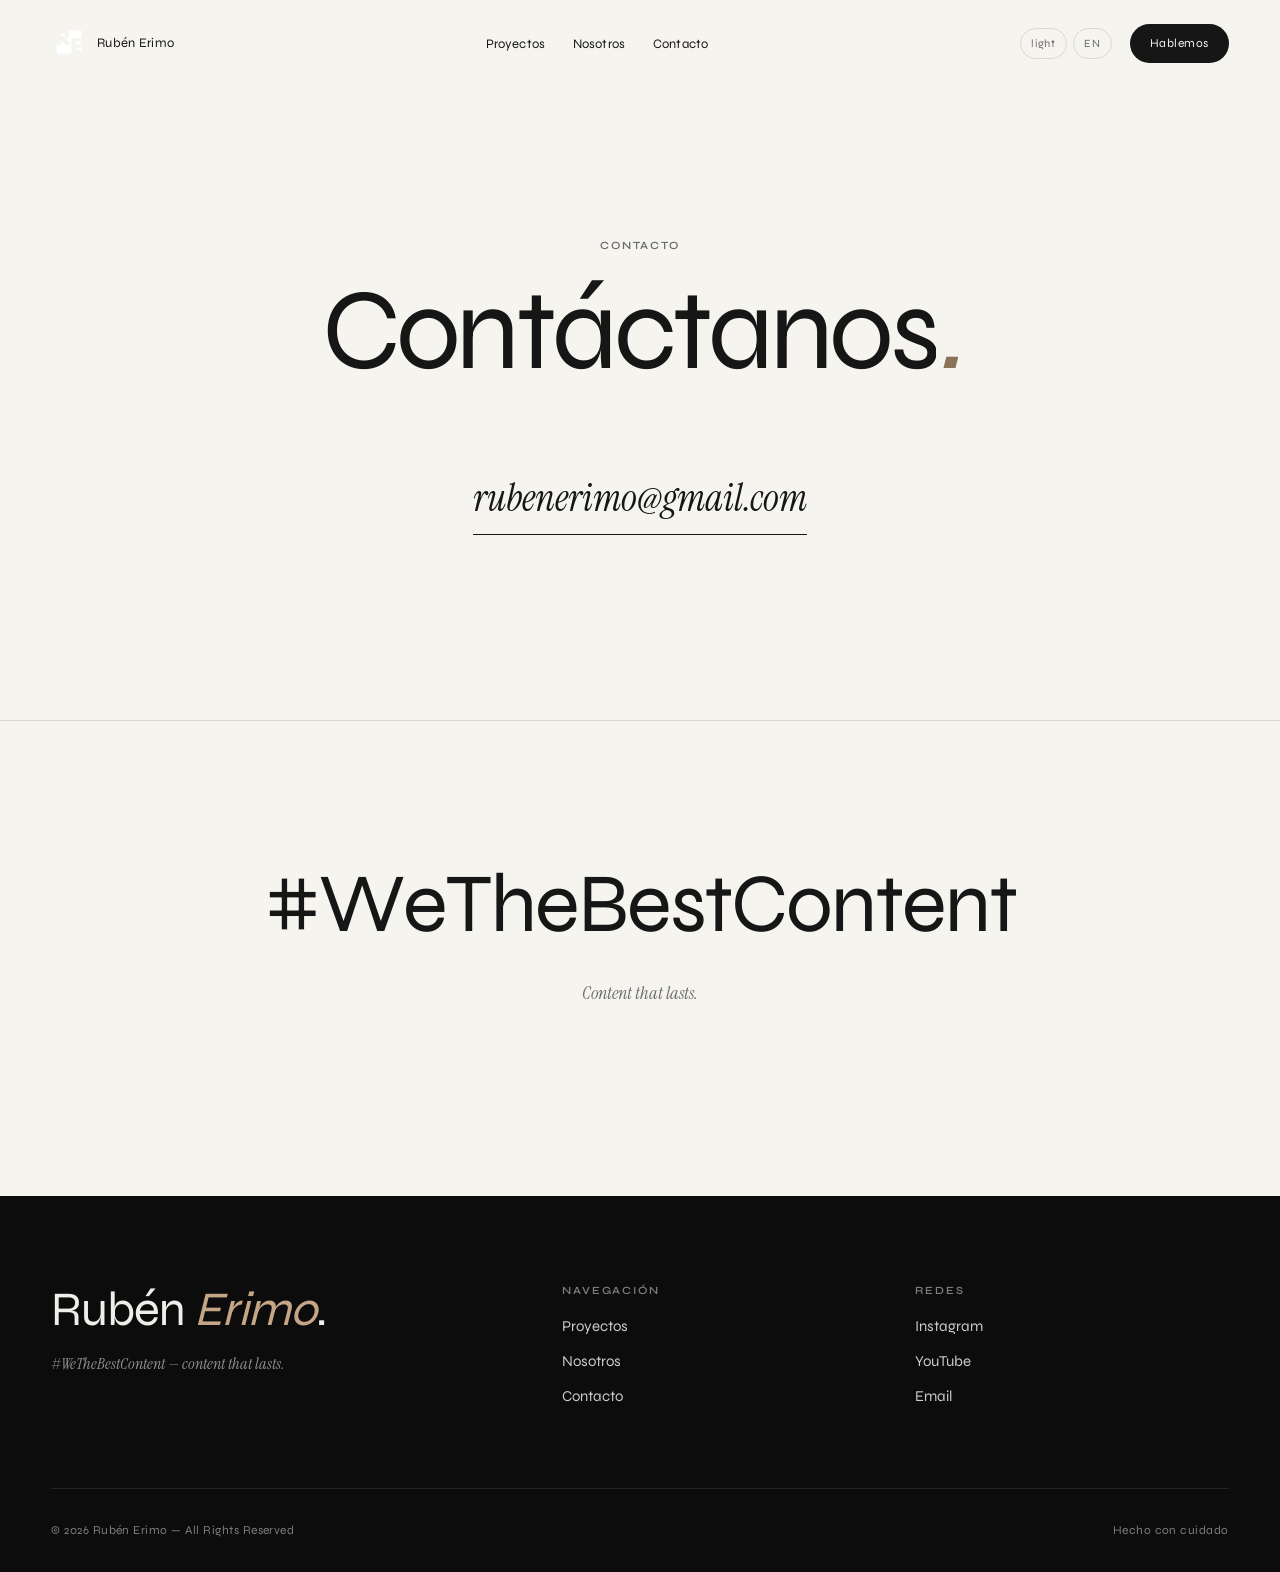
==== commit 67c8f71f: "- nosotros: single video (no photo) with interactive audio toggle - contacto: drop form + social row" ====
--- a/contacto.html
+++ b/contacto.html
@@ -35,63 +35,7 @@
     <h1 class="contact-hero-title">
       <span data-split data-es="Contáctanos" data-en="Get in touch">Contáctanos</span><span class="accent" data-split>.</span>
     </h1>
-    <div class="contact-socials">
-      <a href="https://www.instagram.com/rubenerimo" target="_blank" rel="noopener" class="contact-social" aria-label="Instagram">
-        <svg viewBox="0 0 24 24" aria-hidden="true"><path d="M12 2.16c3.2 0 3.58.01 4.85.07 1.17.05 1.81.25 2.23.41.56.22.96.48 1.38.9.42.42.68.82.9 1.38.16.42.36 1.06.41 2.23.06 1.27.07 1.65.07 4.85s-.01 3.58-.07 4.85c-.05 1.17-.25 1.81-.41 2.23-.22.56-.48.96-.9 1.38a3.7 3.7 0 0 1-1.38.9c-.42.16-1.06.36-2.23.41-1.27.06-1.65.07-4.85.07s-3.58-.01-4.85-.07c-1.17-.05-1.81-.25-2.23-.41a3.7 3.7 0 0 1-1.38-.9 3.7 3.7 0 0 1-.9-1.38c-.16-.42-.36-1.06-.41-2.23C2.17 15.58 2.16 15.2 2.16 12s.01-3.58.07-4.85c.05-1.17.25-1.81.41-2.23.22-.56.48-.96.9-1.38.42-.42.82-.68 1.38-.9.42-.16 1.06-.36 2.23-.41C8.42 2.17 8.8 2.16 12 2.16M12 0C8.74 0 8.33.01 7.05.07 5.78.13 4.9.33 4.14.63a5.86 5.86 0 0 0-2.13 1.38A5.86 5.86 0 0 0 .63 4.14C.33 4.9.13 5.78.07 7.05.01 8.33 0 8.74 0 12s.01 3.67.07 4.95c.06 1.27.26 2.15.56 2.91.31.79.73 1.46 1.38 2.13.67.66 1.34 1.07 2.13 1.38.76.3 1.64.5 2.91.56C8.33 23.99 8.74 24 12 24s3.67-.01 4.95-.07c1.27-.06 2.15-.26 2.91-.56a6.1 6.1 0 0 0 2.13-1.38c.66-.67 1.07-1.34 1.38-2.13.3-.76.5-1.64.56-2.91.06-1.28.07-1.69.07-4.95s-.01-3.67-.07-4.95c-.06-1.27-.26-2.15-.56-2.91A5.86 5.86 0 0 0 21.99 2.01 5.86 5.86 0 0 0 19.86.63C19.1.33 18.22.13 16.95.07 15.67.01 15.26 0 12 0Zm0 5.84A6.16 6.16 0 1 0 18.16 12 6.16 6.16 0 0 0 12 5.84ZM12 16a4 4 0 1 1 4-4 4 4 0 0 1-4 4Zm6.4-11.85a1.44 1.44 0 1 0 1.44 1.44 1.44 1.44 0 0 0-1.44-1.44Z"/></svg>
-      </a>
-      <a href="https://www.youtube.com/@RubenErimo" target="_blank" rel="noopener" class="contact-social" aria-label="YouTube">
-        <svg viewBox="0 0 24 24" aria-hidden="true"><path d="M23.5 6.2a3 3 0 0 0-2.1-2.1C19.5 3.5 12 3.5 12 3.5s-7.5 0-9.4.6A3 3 0 0 0 .5 6.2C0 8.1 0 12 0 12s0 3.9.5 5.8a3 3 0 0 0 2.1 2.1c1.9.6 9.4.6 9.4.6s7.5 0 9.4-.6a3 3 0 0 0 2.1-2.1c.5-1.9.5-5.8.5-5.8s0-3.9-.5-5.8ZM9.6 15.6V8.4l6.2 3.6Z"/></svg>
-      </a>
-      <a href="mailto:rubenerimo@gmail.com" class="contact-social" aria-label="Email">
-        <svg viewBox="0 0 24 24" aria-hidden="true"><path d="M22 4H2C.9 4 0 4.9 0 6v12c0 1.1.9 2 2 2h20c1.1 0 2-.9 2-2V6c0-1.1-.9-2-2-2Zm0 4-10 6L2 8V6l10 6 10-6v2Z"/></svg>
-      </a>
-    </div>
-  </div>
-</section>
-
-<!-- CONTACT FORM (Formspree) -->
-<section class="contact-form-section" id="contact-form">
-  <div class="contact-form-inner">
-    <div class="contact-form-head">
-      <span class="eyebrow" data-es="Formulario" data-en="Form">Formulario</span>
-      <h2 class="section-heading">
-        <span data-es="Cuéntame tu" data-en="Tell me your">Cuéntame tu</span>
-        <span class="italic" data-es="proyecto." data-en="project.">proyecto.</span>
-      </h2>
-    </div>
-
-    <form class="contact-form" id="contactForm" action="https://formspree.io/f/REPLACE_WITH_YOUR_FORM_ID" method="POST" novalidate>
-      <div class="form-row">
-        <label class="form-field">
-          <span class="form-label" data-es="Nombre" data-en="Name">Nombre</span>
-          <input type="text" name="name" required autocomplete="name">
-        </label>
-        <label class="form-field">
-          <span class="form-label" data-es="Email" data-en="Email">Email</span>
-          <input type="email" name="email" required autocomplete="email">
-        </label>
-      </div>
-      <label class="form-field">
-        <span class="form-label" data-es="Servicio" data-en="Service">Servicio</span>
-        <select name="service">
-          <option value="" data-es="Selecciona…" data-en="Select…">Selecciona…</option>
-          <option value="fotografia" data-es="Fotografía" data-en="Photography">Fotografía</option>
-          <option value="video" data-es="Video" data-en="Video">Video</option>
-          <option value="direccion-arte" data-es="Dirección de arte" data-en="Art direction">Dirección de arte</option>
-          <option value="contenido-creativo" data-es="Contenido creativo" data-en="Creative content">Contenido creativo</option>
-          <option value="otro" data-es="Otro" data-en="Other">Otro</option>
-        </select>
-      </label>
-      <label class="form-field">
-        <span class="form-label" data-es="Mensaje" data-en="Message">Mensaje</span>
-        <textarea name="message" rows="5" required></textarea>
-      </label>
-      <input type="text" name="_gotcha" tabindex="-1" autocomplete="off" style="display:none">
-      <button type="submit" class="cta-btn form-submit">
-        <span data-es="Enviar →" data-en="Send →">Enviar →</span>
-      </button>
-      <p class="form-status" id="formStatus" aria-live="polite"></p>
-    </form>
+    <a href="mailto:rubenerimo@gmail.com" class="contact-email-large">rubenerimo@gmail.com</a>
   </div>
 </section>
 
--- a/styles-min.css
+++ b/styles-min.css
@@ -1054,6 +1054,50 @@
 .about-photos > div:hover img,
 .about-photos > div:hover video { transform: scale(1.04); }
 
+/* About video block — full width, single video, audio toggle overlay */
+.about-video-block {
+  position: relative;
+  margin-top: clamp(40px, 6vh, 80px);
+  aspect-ratio: 16 / 9;
+  overflow: hidden;
+  background: #000;
+}
+.about-video-block video {
+  width: 100%;
+  height: 100%;
+  object-fit: cover;
+  display: block;
+}
+.audio-toggle {
+  position: absolute;
+  top: 16px;
+  right: 16px;
+  width: 48px;
+  height: 48px;
+  border: 1px solid rgba(255, 255, 255, 0.35);
+  border-radius: 50%;
+  background: rgba(0, 0, 0, 0.45);
+  backdrop-filter: blur(8px);
+  -webkit-backdrop-filter: blur(8px);
+  color: #fff;
+  display: grid;
+  place-items: center;
+  cursor: pointer;
+  padding: 0;
+  z-index: 5;
+  transition: background 0.3s, border-color 0.3s, transform 0.3s;
+}
+.audio-toggle:hover {
+  background: rgba(0, 0, 0, 0.7);
+  border-color: rgba(255, 255, 255, 0.6);
+  transform: scale(1.06);
+}
+.audio-toggle svg {
+  width: 20px;
+  height: 20px;
+  fill: currentColor;
+}
+
 @media (max-width: 800px) {
   .about-grid { grid-template-columns: 1fr; }
   .about-photos { grid-template-columns: 1fr; }
@@ -1228,6 +1272,24 @@
 .contact-hero.centered .contact-hero-title { text-align: center; }
 .contact-hero.centered .contact-socials { justify-content: center; }
 
+/* Big prominent email link below the Contáctanos title */
+.contact-email-large {
+  display: inline-block;
+  margin-top: clamp(32px, 5vh, 56px);
+  font-family: var(--font-serif);
+  font-style: italic;
+  font-size: clamp(22px, 3vw, 40px);
+  color: var(--text);
+  border-bottom: 1px solid var(--text);
+  padding-bottom: 6px;
+  transition: color 0.3s, border-color 0.3s, transform 0.3s;
+}
+.contact-email-large:hover {
+  color: var(--accent);
+  border-color: var(--accent);
+  transform: translateY(-2px);
+}
+
 /* ─────────────────────────────────────────────
    CLIENTES SECTION (nosotros.html)
    ───────────────────────────────────────────── */
@@ -1273,26 +1335,39 @@
   aspect-ratio: 3 / 2;
   display: grid;
   place-items: center;
-  padding: 16px;
+  padding: 18px;
   border: 1px solid var(--line);
-  background: transparent;
-  transition: border-color 0.3s, transform 0.3s;
+  background: rgba(0, 0, 0, 0.04);
+  box-shadow: 0 4px 16px rgba(0, 0, 0, 0.10);
+  transition: border-color 0.3s, background 0.3s, transform 0.3s, box-shadow 0.3s;
 }
 .cliente-logo:hover {
   border-color: var(--text);
+  background: rgba(0, 0, 0, 0.07);
+  box-shadow: 0 6px 22px rgba(0, 0, 0, 0.16);
   transform: translateY(-2px);
 }
 .cliente-logo img {
   max-width: 100%;
-  max-height: 64px;
+  max-height: 72px;
   object-fit: contain;
-  filter: grayscale(1);
-  opacity: 0.7;
-  transition: filter 0.3s, opacity 0.3s;
+  opacity: 1;
+  filter: drop-shadow(0 2px 4px rgba(0, 0, 0, 0.35));
+  transition: filter 0.3s, transform 0.3s;
 }
 .cliente-logo:hover img {
-  filter: grayscale(0);
-  opacity: 1;
+  filter: drop-shadow(0 3px 6px rgba(0, 0, 0, 0.5));
+  transform: scale(1.03);
+}
+
+/* Dark mode: invert the card tint so logos still pop */
+body.dark .cliente-logo {
+  background: rgba(255, 255, 255, 0.04);
+  box-shadow: 0 4px 18px rgba(0, 0, 0, 0.45);
+}
+body.dark .cliente-logo:hover {
+  background: rgba(255, 255, 255, 0.07);
+  box-shadow: 0 6px 26px rgba(0, 0, 0, 0.55);
 }
 .cliente-logo.placeholder {
   font-family: var(--font-neutral);
